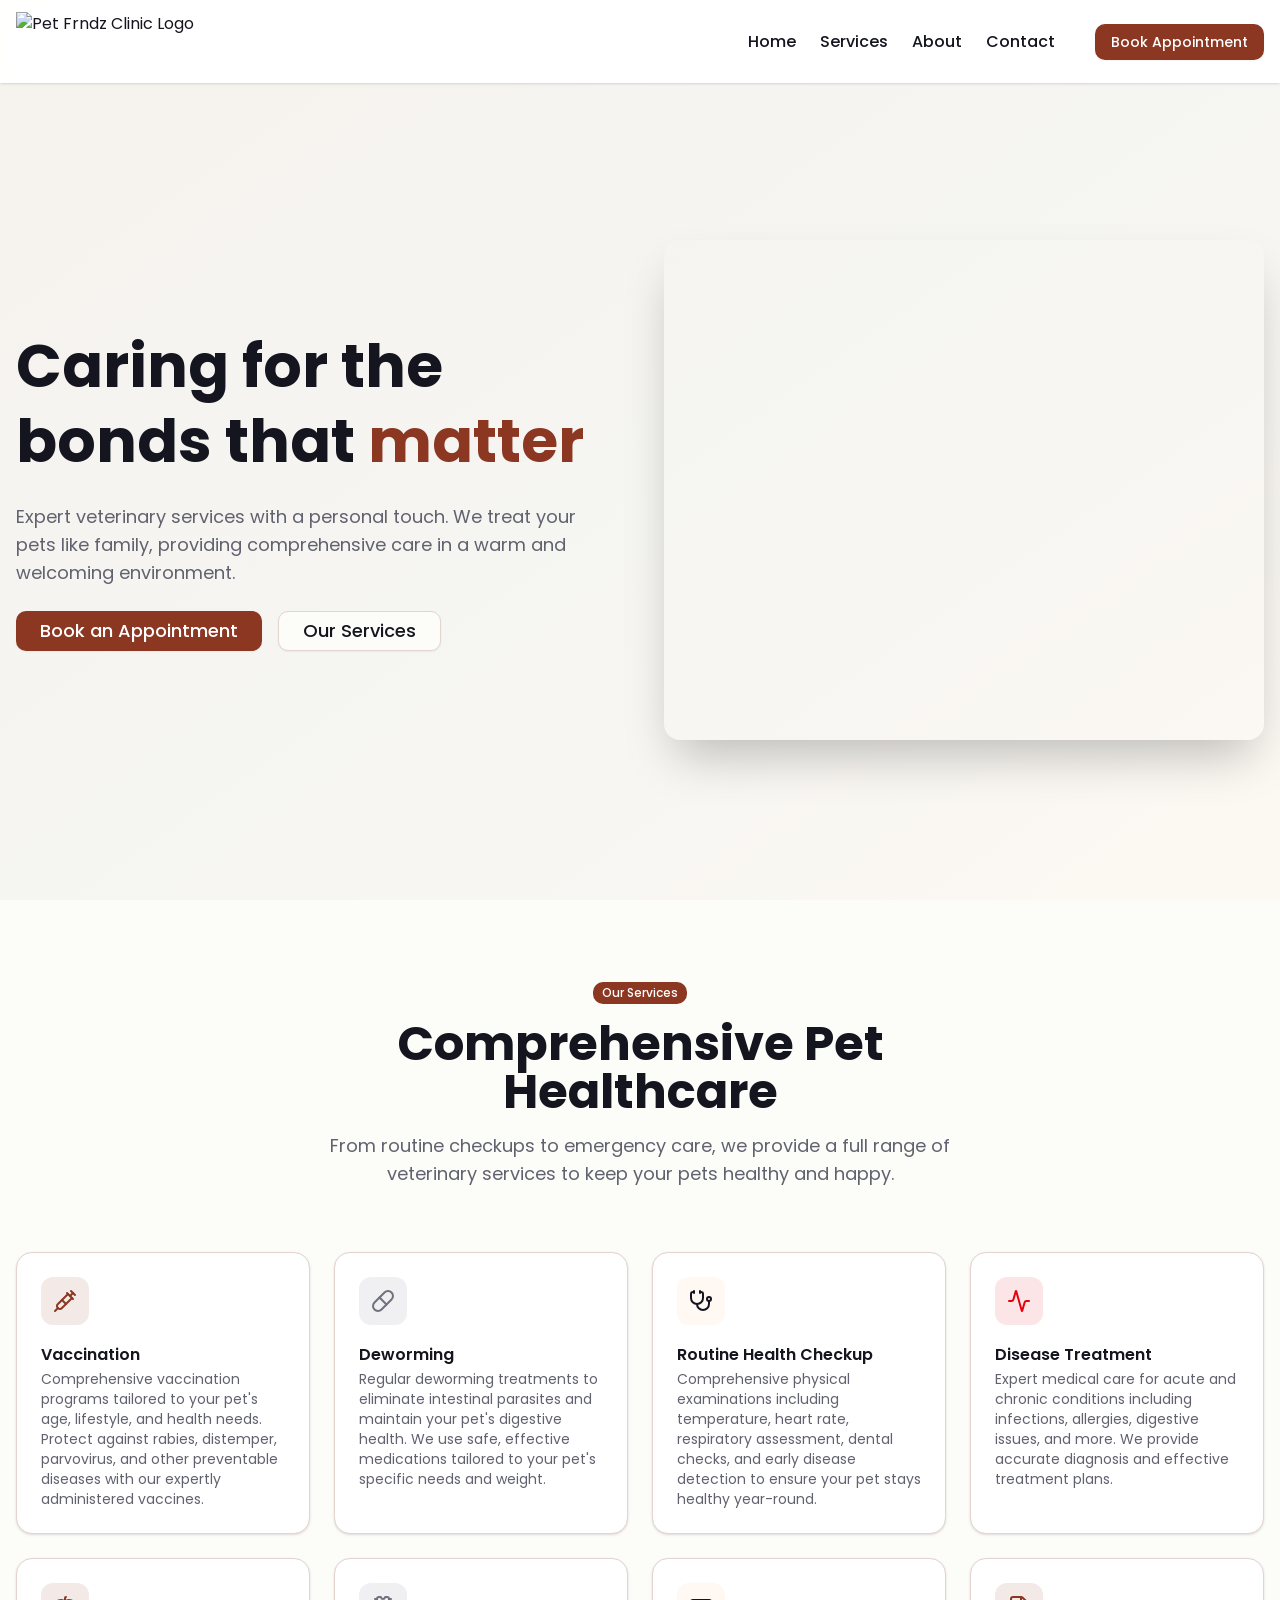
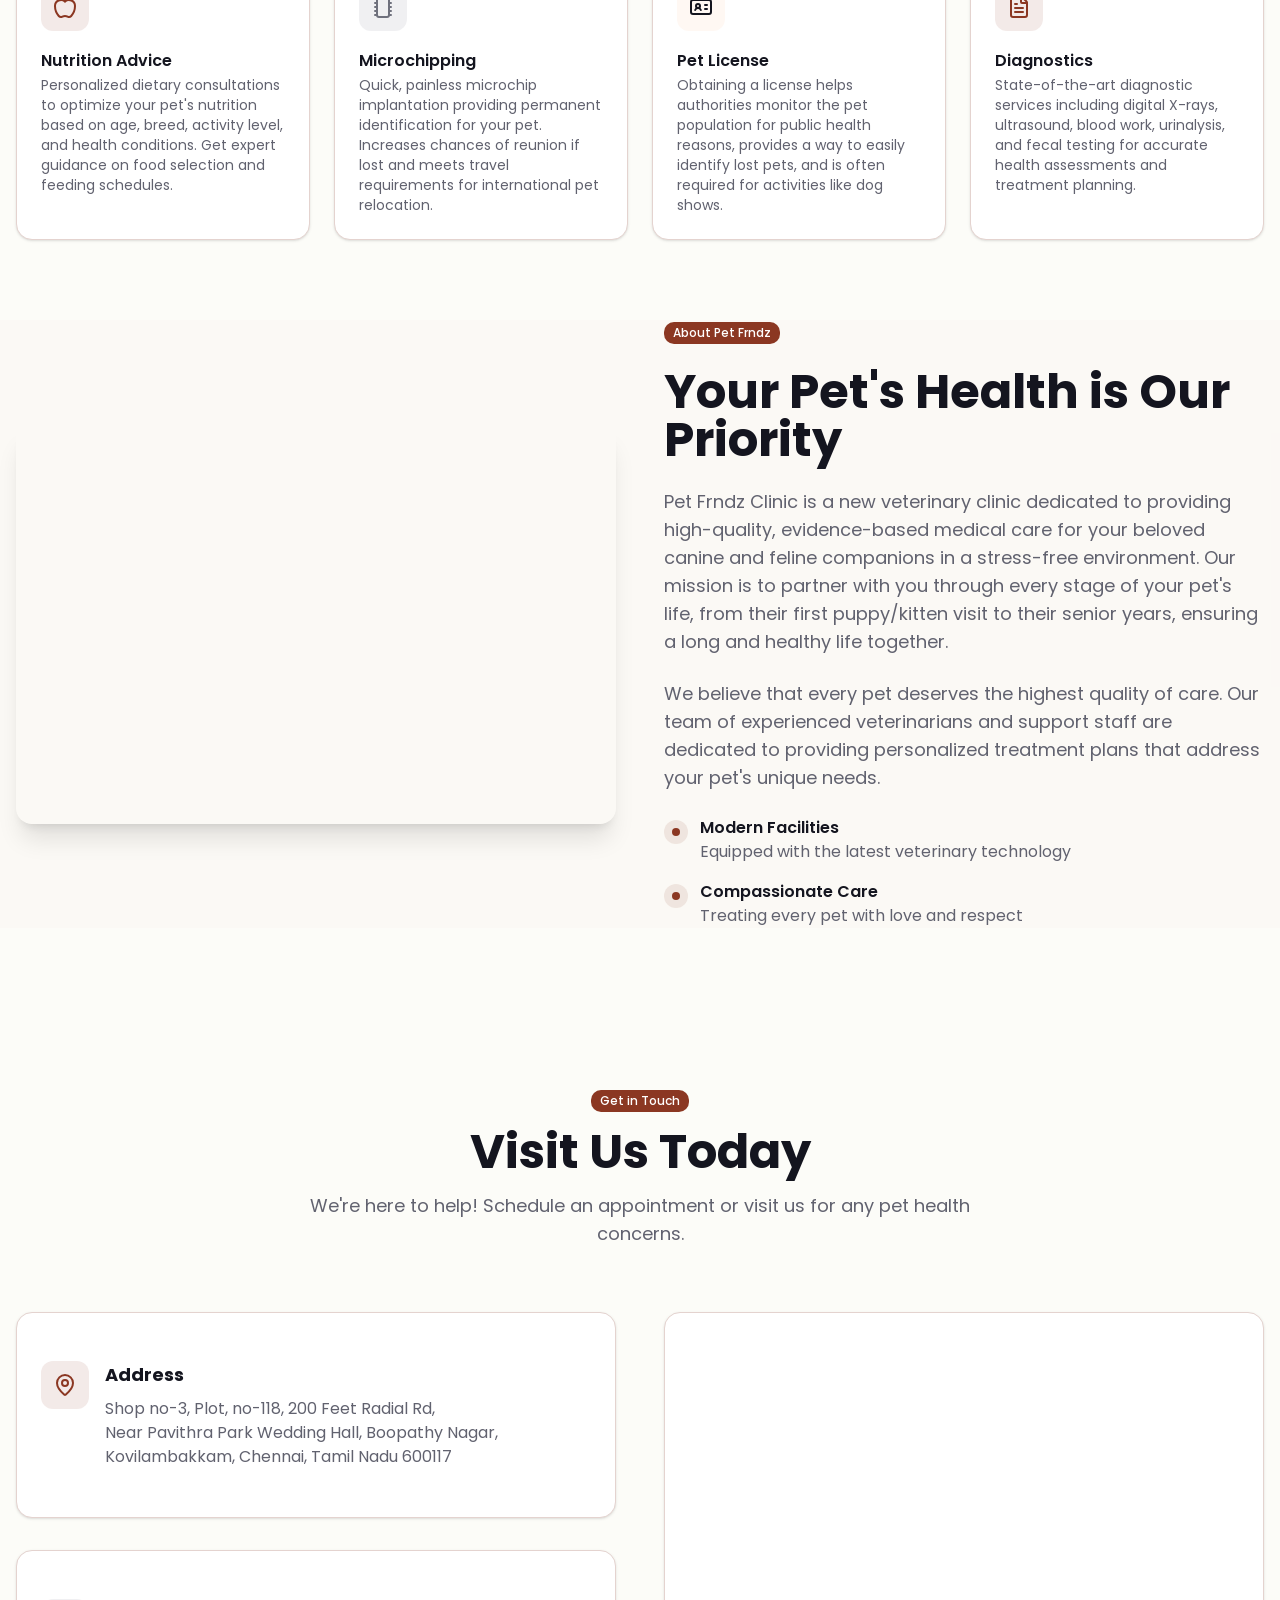
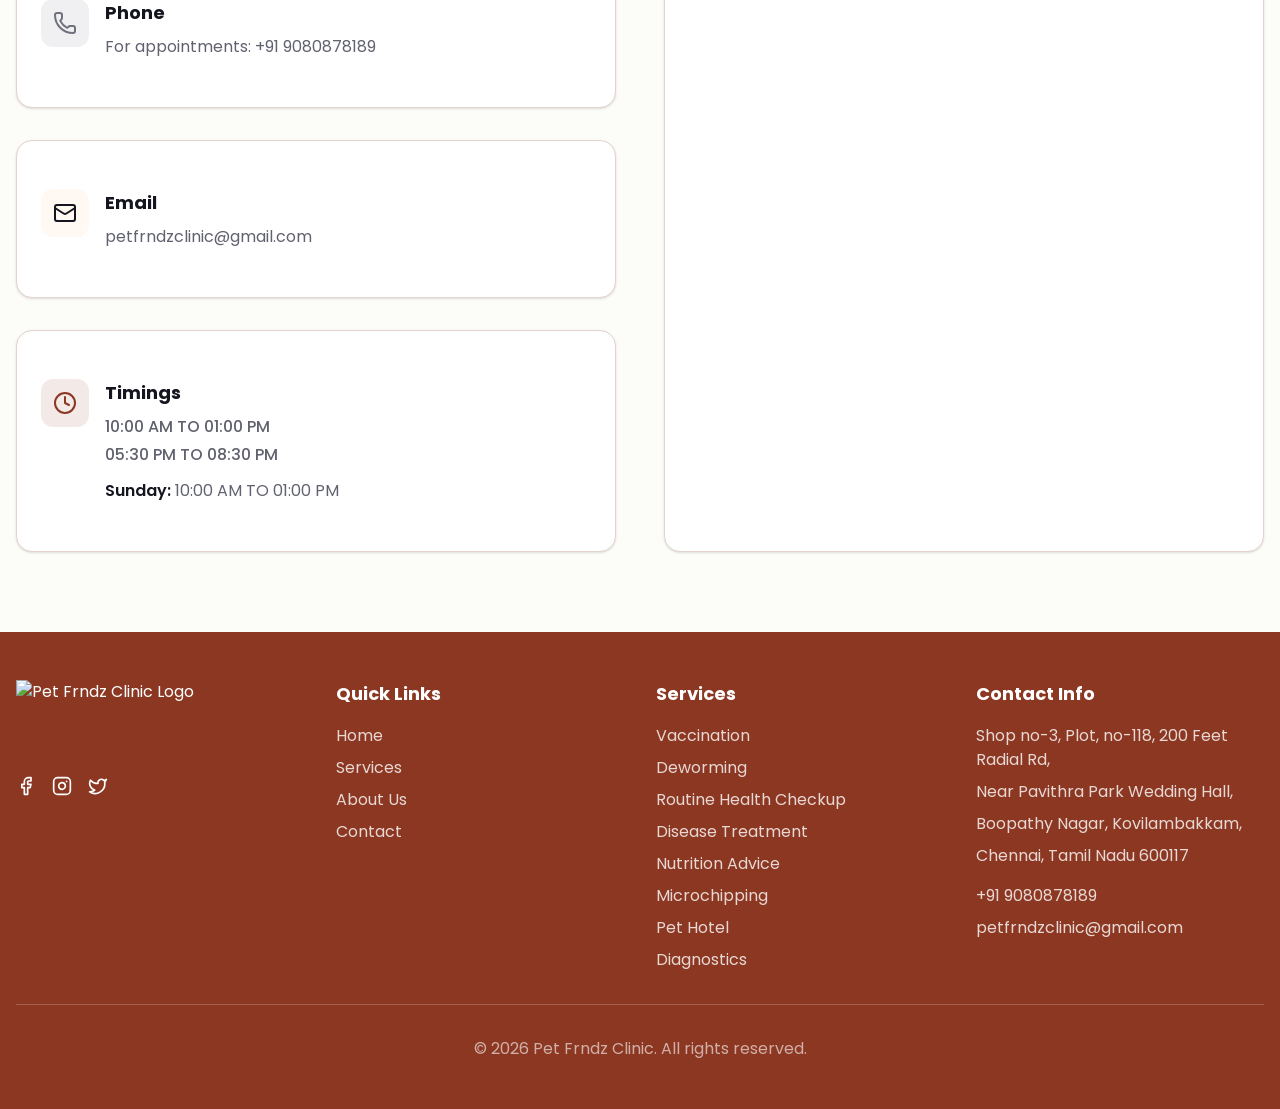
==== index.html @ f6ccb73e "Initial commit" ====
<!DOCTYPE html>
<html lang="en">

<head>
    <meta charSet="utf-8" />
    <meta name="viewport" content="width=device-width, initial-scale=1" />
    <link rel="preload" as="image"
        imageSrcSet="/_next/image?url=%2Fimages%2Flogo.png&amp;w=256&amp;q=75 1x, /_next/image?url=%2Fimages%2Flogo.png&amp;w=384&amp;q=75 2x" />
    <link rel="preload" as="image"
        imageSrcSet="/_next/image?url=%2Fimages%2Fdog_cat.png&amp;w=640&amp;q=75 640w, /_next/image?url=%2Fimages%2Fdog_cat.png&amp;w=750&amp;q=75 750w, /_next/image?url=%2Fimages%2Fdog_cat.png&amp;w=828&amp;q=75 828w, /_next/image?url=%2Fimages%2Fdog_cat.png&amp;w=1080&amp;q=75 1080w, /_next/image?url=%2Fimages%2Fdog_cat.png&amp;w=1200&amp;q=75 1200w, /_next/image?url=%2Fimages%2Fdog_cat.png&amp;w=1920&amp;q=75 1920w, /_next/image?url=%2Fimages%2Fdog_cat.png&amp;w=2048&amp;q=75 2048w, /_next/image?url=%2Fimages%2Fdog_cat.png&amp;w=3840&amp;q=75 3840w"
        imageSizes="100vw" />
    <link rel="stylesheet" href="/_next/static/css/5b2ded8dc5c04ad4.css" data-precedence="next" />
    <link rel="preload" as="script" fetchPriority="low" href="/_next/static/chunks/webpack-7f168d1886c817f0.js" />
    <script src="/_next/static/chunks/4bd1b696-c8bb8eec4230a1ea.js" async=""></script>
    <script src="/_next/static/chunks/684-11b5b009672b8cb7.js" async=""></script>
    <script src="/_next/static/chunks/main-app-a025dbcbf558d4ef.js" async=""></script>
    <script src="/_next/static/chunks/app/layout-bc9f93b6cb8305da.js" async=""></script>
    <script src="/_next/static/chunks/629-2649c1063cf7f136.js" async=""></script>
    <script src="/_next/static/chunks/app/page-e81e04ac781c90c7.js" async=""></script>
    <script src="/_next/static/chunks/app/global-error-a300275f2c13f5e8.js" async=""></script>
    <link rel="preload"
        href="https://slelguoygbfzlpylpxfs.supabase.co/storage/v1/object/public/scripts//route-messenger.js"
        as="script" />
    <title>Pet Frndz Clinic</title>
    <meta name="description"
        content="Professional veterinary services for your beloved pets. Expert care, modern facilities, and a compassionate team dedicated to your pet&#x27;s health and wellbeing." />
    <link rel="icon" href="/favicon.ico" type="image/x-icon" sizes="658x306" />
    <script>document.querySelectorAll('body link[rel="icon"], body link[rel="apple-touch-icon"]').forEach(el => document.head.appendChild(el))</script>
    <script src="/_next/static/chunks/polyfills-42372ed130431b0a.js" noModule=""></script>
</head>

<body class="antialiased">
    <div hidden=""><!--$--><!--/$--></div>
    <div class="min-h-screen">
        <nav class="fixed top-0 left-0 right-0 bg-white/95 backdrop-blur-sm shadow-sm z-50">
            <div class="container mx-auto px-4 py-3">
                <div class="flex items-center justify-between">
                    <div class="flex items-center gap-3"><img alt="Pet Frndz Clinic Logo" width="180" height="60"
                            decoding="async" data-nimg="1" class="w-auto" style="color:transparent"
                            srcSet="/_next/image?url=%2Fimages%2Flogo.png&amp;w=256&amp;q=75 1x, /_next/image?url=%2Fimages%2Flogo.png&amp;w=384&amp;q=75 2x"
                            src="/_next/image?url=%2Fimages%2Flogo.png&amp;w=384&amp;q=75" /></div>
                    <div class="hidden md:flex items-center gap-6"><button
                            class="text-foreground hover:text-primary transition-colors font-medium">Home</button><button
                            class="text-foreground hover:text-primary transition-colors font-medium">Services</button><button
                            class="text-foreground hover:text-primary transition-colors font-medium">About</button><button
                            class="text-foreground hover:text-primary transition-colors font-medium">Contact</button><button
                            data-slot="button"
                            class="inline-flex items-center justify-center gap-2 whitespace-nowrap rounded-md text-sm font-medium transition-all disabled:pointer-events-none disabled:opacity-50 [&amp;_svg]:pointer-events-none [&amp;_svg:not([class*=&#x27;size-&#x27;])]:size-4 shrink-0 [&amp;_svg]:shrink-0 outline-none focus-visible:border-ring focus-visible:ring-ring/50 focus-visible:ring-[3px] aria-invalid:ring-destructive/20 dark:aria-invalid:ring-destructive/40 aria-invalid:border-destructive bg-primary text-primary-foreground shadow-xs hover:bg-primary/90 h-9 px-4 py-2 has-[&gt;svg]:px-3 ml-4">Book
                            Appointment</button></div><button class="md:hidden"><svg xmlns="http://www.w3.org/2000/svg"
                            width="24" height="24" viewBox="0 0 24 24" fill="none" stroke="currentColor"
                            stroke-width="2" stroke-linecap="round" stroke-linejoin="round"
                            class="lucide lucide-menu h-6 w-6" aria-hidden="true">
                            <path d="M4 5h16"></path>
                            <path d="M4 12h16"></path>
                            <path d="M4 19h16"></path>
                        </svg></button>
                </div>
            </div>
        </nav>
        <section id="home"
            class="pt-20 min-h-screen flex items-center bg-gradient-to-br from-primary/5 via-secondary/5 to-accent/10">
            <div class="container mx-auto px-4 py-20">
                <div class="grid md:grid-cols-2 gap-12 items-center">
                    <div class="space-y-6">
                        <h1 class="text-5xl md:text-6xl font-bold leading-tight">Caring for the bonds that<!-- --> <span
                                class="text-primary">matter</span></h1>
                        <p class="text-lg text-muted-foreground">Expert veterinary services with a personal touch. We
                            treat your pets like family, providing comprehensive care in a warm and welcoming
                            environment.</p>
                        <div class="flex flex-col sm:flex-row gap-4"><button data-slot="button"
                                class="inline-flex items-center justify-center gap-2 whitespace-nowrap font-medium transition-all disabled:pointer-events-none disabled:opacity-50 [&amp;_svg]:pointer-events-none [&amp;_svg:not([class*=&#x27;size-&#x27;])]:size-4 shrink-0 [&amp;_svg]:shrink-0 outline-none focus-visible:border-ring focus-visible:ring-ring/50 focus-visible:ring-[3px] aria-invalid:ring-destructive/20 dark:aria-invalid:ring-destructive/40 aria-invalid:border-destructive bg-primary text-primary-foreground shadow-xs hover:bg-primary/90 h-10 rounded-md px-6 has-[&gt;svg]:px-4 text-lg">Book
                                an Appointment</button><button data-slot="button"
                                class="inline-flex items-center justify-center gap-2 whitespace-nowrap font-medium transition-all disabled:pointer-events-none disabled:opacity-50 [&amp;_svg]:pointer-events-none [&amp;_svg:not([class*=&#x27;size-&#x27;])]:size-4 shrink-0 [&amp;_svg]:shrink-0 outline-none focus-visible:border-ring focus-visible:ring-ring/50 focus-visible:ring-[3px] aria-invalid:ring-destructive/20 dark:aria-invalid:ring-destructive/40 aria-invalid:border-destructive border bg-background shadow-xs hover:bg-accent hover:text-accent-foreground dark:bg-input/30 dark:border-input dark:hover:bg-input/50 h-10 rounded-md px-6 has-[&gt;svg]:px-4 text-lg">Our
                                Services</button></div>
                    </div>
                    <div class="relative h-[500px] rounded-2xl overflow-hidden shadow-2xl"><img
                            alt="Happy dog at veterinary clinic" decoding="async" data-nimg="fill" class="object-cover"
                            style="position:absolute;height:100%;width:100%;left:0;top:0;right:0;bottom:0;color:transparent"
                            sizes="100vw"
                            srcSet="/_next/image?url=%2Fimages%2Fdog_cat.png&amp;w=640&amp;q=75 640w, /_next/image?url=%2Fimages%2Fdog_cat.png&amp;w=750&amp;q=75 750w, /_next/image?url=%2Fimages%2Fdog_cat.png&amp;w=828&amp;q=75 828w, /_next/image?url=%2Fimages%2Fdog_cat.png&amp;w=1080&amp;q=75 1080w, /_next/image?url=%2Fimages%2Fdog_cat.png&amp;w=1200&amp;q=75 1200w, /_next/image?url=%2Fimages%2Fdog_cat.png&amp;w=1920&amp;q=75 1920w, /_next/image?url=%2Fimages%2Fdog_cat.png&amp;w=2048&amp;q=75 2048w, /_next/image?url=%2Fimages%2Fdog_cat.png&amp;w=3840&amp;q=75 3840w"
                            src="/_next/image?url=%2Fimages%2Fdog_cat.png&amp;w=3840&amp;q=75" /></div>
                </div>
            </div>
        </section>
        <section id="services" class="py-20 bg-background">
            <div class="container mx-auto px-4">
                <div class="text-center max-w-2xl mx-auto mb-16"><span data-slot="badge"
                        class="inline-flex items-center justify-center rounded-md border px-2 py-0.5 text-xs font-medium w-fit whitespace-nowrap shrink-0 [&amp;&gt;svg]:size-3 gap-1 [&amp;&gt;svg]:pointer-events-none focus-visible:border-ring focus-visible:ring-ring/50 focus-visible:ring-[3px] aria-invalid:ring-destructive/20 dark:aria-invalid:ring-destructive/40 aria-invalid:border-destructive transition-[color,box-shadow] overflow-hidden border-transparent bg-primary text-primary-foreground [a&amp;]:hover:bg-primary/90 mb-4">Our
                        Services</span>
                    <h2 class="text-4xl md:text-5xl font-bold mb-4">Comprehensive Pet Healthcare</h2>
                    <p class="text-lg text-muted-foreground">From routine checkups to emergency care, we provide a full
                        range of veterinary services to keep your pets healthy and happy.</p>
                </div>
                <div class="grid md:grid-cols-2 lg:grid-cols-4 gap-6">
                    <div data-slot="card"
                        class="bg-card text-card-foreground flex flex-col gap-6 rounded-xl border py-6 shadow-sm hover:shadow-lg transition-shadow">
                        <div data-slot="card-header"
                            class="@container/card-header grid auto-rows-min grid-rows-[auto_auto] items-start gap-1.5 px-6 has-data-[slot=card-action]:grid-cols-[1fr_auto] [.border-b]:pb-6">
                            <div class="w-12 h-12 rounded-lg bg-primary/10 flex items-center justify-center mb-4"><svg
                                    xmlns="http://www.w3.org/2000/svg" width="24" height="24" viewBox="0 0 24 24"
                                    fill="none" stroke="currentColor" stroke-width="2" stroke-linecap="round"
                                    stroke-linejoin="round" class="lucide lucide-syringe h-6 w-6 text-primary"
                                    aria-hidden="true">
                                    <path d="m18 2 4 4"></path>
                                    <path d="m17 7 3-3"></path>
                                    <path d="M19 9 8.7 19.3c-1 1-2.5 1-3.4 0l-.6-.6c-1-1-1-2.5 0-3.4L15 5"></path>
                                    <path d="m9 11 4 4"></path>
                                    <path d="m5 19-3 3"></path>
                                    <path d="m14 4 6 6"></path>
                                </svg></div>
                            <div data-slot="card-title" class="leading-none font-semibold">Vaccination</div>
                            <div data-slot="card-description" class="text-muted-foreground text-sm">Comprehensive
                                vaccination programs tailored to your pet&#x27;s age, lifestyle, and health needs.
                                Protect against rabies, distemper, parvovirus, and other preventable diseases with our
                                expertly administered vaccines.</div>
                        </div>
                    </div>
                    <div data-slot="card"
                        class="bg-card text-card-foreground flex flex-col gap-6 rounded-xl border py-6 shadow-sm hover:shadow-lg transition-shadow">
                        <div data-slot="card-header"
                            class="@container/card-header grid auto-rows-min grid-rows-[auto_auto] items-start gap-1.5 px-6 has-data-[slot=card-action]:grid-cols-[1fr_auto] [.border-b]:pb-6">
                            <div class="w-12 h-12 rounded-lg bg-secondary/10 flex items-center justify-center mb-4"><svg
                                    xmlns="http://www.w3.org/2000/svg" width="24" height="24" viewBox="0 0 24 24"
                                    fill="none" stroke="currentColor" stroke-width="2" stroke-linecap="round"
                                    stroke-linejoin="round" class="lucide lucide-pill h-6 w-6 text-secondary"
                                    aria-hidden="true">
                                    <path d="m10.5 20.5 10-10a4.95 4.95 0 1 0-7-7l-10 10a4.95 4.95 0 1 0 7 7Z"></path>
                                    <path d="m8.5 8.5 7 7"></path>
                                </svg></div>
                            <div data-slot="card-title" class="leading-none font-semibold">Deworming</div>
                            <div data-slot="card-description" class="text-muted-foreground text-sm">Regular deworming
                                treatments to eliminate intestinal parasites and maintain your pet&#x27;s digestive
                                health. We use safe, effective medications tailored to your pet&#x27;s specific needs
                                and weight.</div>
                        </div>
                    </div>
                    <div data-slot="card"
                        class="bg-card text-card-foreground flex flex-col gap-6 rounded-xl border py-6 shadow-sm hover:shadow-lg transition-shadow">
                        <div data-slot="card-header"
                            class="@container/card-header grid auto-rows-min grid-rows-[auto_auto] items-start gap-1.5 px-6 has-data-[slot=card-action]:grid-cols-[1fr_auto] [.border-b]:pb-6">
                            <div class="w-12 h-12 rounded-lg bg-accent/20 flex items-center justify-center mb-4"><svg
                                    xmlns="http://www.w3.org/2000/svg" width="24" height="24" viewBox="0 0 24 24"
                                    fill="none" stroke="currentColor" stroke-width="2" stroke-linecap="round"
                                    stroke-linejoin="round"
                                    class="lucide lucide-stethoscope h-6 w-6 text-accent-foreground" aria-hidden="true">
                                    <path d="M11 2v2"></path>
                                    <path d="M5 2v2"></path>
                                    <path d="M5 3H4a2 2 0 0 0-2 2v4a6 6 0 0 0 12 0V5a2 2 0 0 0-2-2h-1"></path>
                                    <path d="M8 15a6 6 0 0 0 12 0v-3"></path>
                                    <circle cx="20" cy="10" r="2"></circle>
                                </svg></div>
                            <div data-slot="card-title" class="leading-none font-semibold">Routine Health Checkup</div>
                            <div data-slot="card-description" class="text-muted-foreground text-sm">Comprehensive
                                physical examinations including temperature, heart rate, respiratory assessment, dental
                                checks, and early disease detection to ensure your pet stays healthy year-round.</div>
                        </div>
                    </div>
                    <div data-slot="card"
                        class="bg-card text-card-foreground flex flex-col gap-6 rounded-xl border py-6 shadow-sm hover:shadow-lg transition-shadow">
                        <div data-slot="card-header"
                            class="@container/card-header grid auto-rows-min grid-rows-[auto_auto] items-start gap-1.5 px-6 has-data-[slot=card-action]:grid-cols-[1fr_auto] [.border-b]:pb-6">
                            <div class="w-12 h-12 rounded-lg bg-destructive/10 flex items-center justify-center mb-4">
                                <svg xmlns="http://www.w3.org/2000/svg" width="24" height="24" viewBox="0 0 24 24"
                                    fill="none" stroke="currentColor" stroke-width="2" stroke-linecap="round"
                                    stroke-linejoin="round" class="lucide lucide-activity h-6 w-6 text-destructive"
                                    aria-hidden="true">
                                    <path
                                        d="M22 12h-2.48a2 2 0 0 0-1.93 1.46l-2.35 8.36a.25.25 0 0 1-.48 0L9.24 2.18a.25.25 0 0 0-.48 0l-2.35 8.36A2 2 0 0 1 4.49 12H2">
                                    </path>
                                </svg></div>
                            <div data-slot="card-title" class="leading-none font-semibold">Disease Treatment</div>
                            <div data-slot="card-description" class="text-muted-foreground text-sm">Expert medical care
                                for acute and chronic conditions including infections, allergies, digestive issues, and
                                more. We provide accurate diagnosis and effective treatment plans.</div>
                        </div>
                    </div>
                </div>
                <div class="grid md:grid-cols-2 lg:grid-cols-4 gap-6 mt-6">
                    <div data-slot="card"
                        class="bg-card text-card-foreground flex flex-col gap-6 rounded-xl border py-6 shadow-sm hover:shadow-lg transition-shadow">
                        <div data-slot="card-header"
                            class="@container/card-header grid auto-rows-min grid-rows-[auto_auto] items-start gap-1.5 px-6 has-data-[slot=card-action]:grid-cols-[1fr_auto] [.border-b]:pb-6">
                            <div class="w-12 h-12 rounded-lg bg-primary/10 flex items-center justify-center mb-4"><svg
                                    xmlns="http://www.w3.org/2000/svg" width="24" height="24" viewBox="0 0 24 24"
                                    fill="none" stroke="currentColor" stroke-width="2" stroke-linecap="round"
                                    stroke-linejoin="round" class="lucide lucide-apple h-6 w-6 text-primary"
                                    aria-hidden="true">
                                    <path d="M12 6.528V3a1 1 0 0 1 1-1h0"></path>
                                    <path
                                        d="M18.237 21A15 15 0 0 0 22 11a6 6 0 0 0-10-4.472A6 6 0 0 0 2 11a15.1 15.1 0 0 0 3.763 10 3 3 0 0 0 3.648.648 5.5 5.5 0 0 1 5.178 0A3 3 0 0 0 18.237 21">
                                    </path>
                                </svg></div>
                            <div data-slot="card-title" class="leading-none font-semibold">Nutrition Advice</div>
                            <div data-slot="card-description" class="text-muted-foreground text-sm">Personalized dietary
                                consultations to optimize your pet&#x27;s nutrition based on age, breed, activity level,
                                and health conditions. Get expert guidance on food selection and feeding schedules.
                            </div>
                        </div>
                    </div>
                    <div data-slot="card"
                        class="bg-card text-card-foreground flex flex-col gap-6 rounded-xl border py-6 shadow-sm hover:shadow-lg transition-shadow">
                        <div data-slot="card-header"
                            class="@container/card-header grid auto-rows-min grid-rows-[auto_auto] items-start gap-1.5 px-6 has-data-[slot=card-action]:grid-cols-[1fr_auto] [.border-b]:pb-6">
                            <div class="w-12 h-12 rounded-lg bg-secondary/10 flex items-center justify-center mb-4"><svg
                                    xmlns="http://www.w3.org/2000/svg" width="24" height="24" viewBox="0 0 24 24"
                                    fill="none" stroke="currentColor" stroke-width="2" stroke-linecap="round"
                                    stroke-linejoin="round" class="lucide lucide-microchip h-6 w-6 text-secondary"
                                    aria-hidden="true">
                                    <path d="M18 12h2"></path>
                                    <path d="M18 16h2"></path>
                                    <path d="M18 20h2"></path>
                                    <path d="M18 4h2"></path>
                                    <path d="M18 8h2"></path>
                                    <path d="M4 12h2"></path>
                                    <path d="M4 16h2"></path>
                                    <path d="M4 20h2"></path>
                                    <path d="M4 4h2"></path>
                                    <path d="M4 8h2"></path>
                                    <path
                                        d="M8 2a2 2 0 0 0-2 2v16a2 2 0 0 0 2 2h8a2 2 0 0 0 2-2V4a2 2 0 0 0-2-2h-1.5c-.276 0-.494.227-.562.495a2 2 0 0 1-3.876 0C9.994 2.227 9.776 2 9.5 2z">
                                    </path>
                                </svg></div>
                            <div data-slot="card-title" class="leading-none font-semibold">Microchipping</div>
                            <div data-slot="card-description" class="text-muted-foreground text-sm">Quick, painless
                                microchip implantation providing permanent identification for your pet. Increases
                                chances of reunion if lost and meets travel requirements for international pet
                                relocation.</div>
                        </div>
                    </div>
                    <div data-slot="card"
                        class="bg-card text-card-foreground flex flex-col gap-6 rounded-xl border py-6 shadow-sm hover:shadow-lg transition-shadow">
                        <div data-slot="card-header"
                            class="@container/card-header grid auto-rows-min grid-rows-[auto_auto] items-start gap-1.5 px-6 has-data-[slot=card-action]:grid-cols-[1fr_auto] [.border-b]:pb-6">
                            <div class="w-12 h-12 rounded-lg bg-accent/20 flex items-center justify-center mb-4"><svg
                                    xmlns="http://www.w3.org/2000/svg" width="24" height="24" viewBox="0 0 24 24"
                                    fill="none" stroke="currentColor" stroke-width="2" stroke-linecap="round"
                                    stroke-linejoin="round" class="lucide lucide-id-card h-6 w-6 text-accent-foreground"
                                    aria-hidden="true">
                                    <path d="M16 10h2"></path>
                                    <path d="M16 14h2"></path>
                                    <path d="M6.17 15a3 3 0 0 1 5.66 0"></path>
                                    <circle cx="9" cy="11" r="2"></circle>
                                    <rect x="2" y="5" width="20" height="14" rx="2"></rect>
                                </svg></div>
                            <div data-slot="card-title" class="leading-none font-semibold">Pet License</div>
                            <div data-slot="card-description" class="text-muted-foreground text-sm">Obtaining a license
                                helps authorities monitor the pet population for public health reasons, provides a way
                                to easily identify lost pets, and is often required for activities like dog shows.</div>
                        </div>
                    </div>
                    <div data-slot="card"
                        class="bg-card text-card-foreground flex flex-col gap-6 rounded-xl border py-6 shadow-sm hover:shadow-lg transition-shadow">
                        <div data-slot="card-header"
                            class="@container/card-header grid auto-rows-min grid-rows-[auto_auto] items-start gap-1.5 px-6 has-data-[slot=card-action]:grid-cols-[1fr_auto] [.border-b]:pb-6">
                            <div class="w-12 h-12 rounded-lg bg-primary/10 flex items-center justify-center mb-4"><svg
                                    xmlns="http://www.w3.org/2000/svg" width="24" height="24" viewBox="0 0 24 24"
                                    fill="none" stroke="currentColor" stroke-width="2" stroke-linecap="round"
                                    stroke-linejoin="round" class="lucide lucide-file-text h-6 w-6 text-primary"
                                    aria-hidden="true">
                                    <path
                                        d="M6 22a2 2 0 0 1-2-2V4a2 2 0 0 1 2-2h8a2.4 2.4 0 0 1 1.704.706l3.588 3.588A2.4 2.4 0 0 1 20 8v12a2 2 0 0 1-2 2z">
                                    </path>
                                    <path d="M14 2v5a1 1 0 0 0 1 1h5"></path>
                                    <path d="M10 9H8"></path>
                                    <path d="M16 13H8"></path>
                                    <path d="M16 17H8"></path>
                                </svg></div>
                            <div data-slot="card-title" class="leading-none font-semibold">Diagnostics</div>
                            <div data-slot="card-description" class="text-muted-foreground text-sm">State-of-the-art
                                diagnostic services including digital X-rays, ultrasound, blood work, urinalysis, and
                                fecal testing for accurate health assessments and treatment planning.</div>
                        </div>
                    </div>
                </div>
            </div>
        </section>
        <section id="about" class="bg-muted/30">
            <div class="container mx-auto px-4">
                <div class="grid md:grid-cols-2 gap-12 items-center mb-20">
                    <div class="relative h-[400px] rounded-2xl overflow-hidden shadow-xl"><img
                            alt="Modern veterinary clinic interior" loading="lazy" decoding="async" data-nimg="fill"
                            class="object-cover"
                            style="position:absolute;height:100%;width:100%;left:0;top:0;right:0;bottom:0;color:transparent"
                            sizes="100vw"
                            srcSet="/_next/image?url=%2Fimages%2Fbanner.jpg&amp;w=640&amp;q=75 640w, /_next/image?url=%2Fimages%2Fbanner.jpg&amp;w=750&amp;q=75 750w, /_next/image?url=%2Fimages%2Fbanner.jpg&amp;w=828&amp;q=75 828w, /_next/image?url=%2Fimages%2Fbanner.jpg&amp;w=1080&amp;q=75 1080w, /_next/image?url=%2Fimages%2Fbanner.jpg&amp;w=1200&amp;q=75 1200w, /_next/image?url=%2Fimages%2Fbanner.jpg&amp;w=1920&amp;q=75 1920w, /_next/image?url=%2Fimages%2Fbanner.jpg&amp;w=2048&amp;q=75 2048w, /_next/image?url=%2Fimages%2Fbanner.jpg&amp;w=3840&amp;q=75 3840w"
                            src="/_next/image?url=%2Fimages%2Fbanner.jpg&amp;w=3840&amp;q=75" /></div>
                    <div class="space-y-6"><span data-slot="badge"
                            class="inline-flex items-center justify-center rounded-md border px-2 py-0.5 text-xs font-medium w-fit whitespace-nowrap shrink-0 [&amp;&gt;svg]:size-3 gap-1 [&amp;&gt;svg]:pointer-events-none focus-visible:border-ring focus-visible:ring-ring/50 focus-visible:ring-[3px] aria-invalid:ring-destructive/20 dark:aria-invalid:ring-destructive/40 aria-invalid:border-destructive transition-[color,box-shadow] overflow-hidden border-transparent bg-primary text-primary-foreground [a&amp;]:hover:bg-primary/90">About
                            Pet Frndz</span>
                        <h2 class="text-4xl md:text-5xl font-bold">Your Pet&#x27;s Health is Our Priority</h2>
                        <p class="text-lg text-muted-foreground">Pet Frndz Clinic is a new veterinary clinic dedicated
                            to providing high-quality, evidence-based medical care for your beloved canine and feline
                            companions in a stress-free environment. Our mission is to partner with you through every
                            stage of your pet&#x27;s life, from their first puppy/kitten visit to their senior years,
                            ensuring a long and healthy life together.</p>
                        <p class="text-lg text-muted-foreground">We believe that every pet deserves the highest quality
                            of care. Our team of experienced veterinarians and support staff are dedicated to providing
                            personalized treatment plans that address your pet&#x27;s unique needs.</p>
                        <div class="space-y-4">
                            <div class="flex items-start gap-3">
                                <div
                                    class="w-6 h-6 rounded-full bg-primary/10 flex items-center justify-center flex-shrink-0 mt-1">
                                    <div class="w-2 h-2 rounded-full bg-primary"></div>
                                </div>
                                <div>
                                    <div class="font-semibold">Modern Facilities</div>
                                    <div class="text-muted-foreground">Equipped with the latest veterinary technology
                                    </div>
                                </div>
                            </div>
                            <div class="flex items-start gap-3">
                                <div
                                    class="w-6 h-6 rounded-full bg-primary/10 flex items-center justify-center flex-shrink-0 mt-1">
                                    <div class="w-2 h-2 rounded-full bg-primary"></div>
                                </div>
                                <div>
                                    <div class="font-semibold">Compassionate Care</div>
                                    <div class="text-muted-foreground">Treating every pet with love and respect</div>
                                </div>
                            </div>
                        </div>
                    </div>
                </div>
            </div>
        </section>
        <section id="contact" class="py-20 bg-background">
            <div class="container mx-auto px-4">
                <div class="text-center max-w-2xl mx-auto mb-16"><span data-slot="badge"
                        class="inline-flex items-center justify-center rounded-md border px-2 py-0.5 text-xs font-medium w-fit whitespace-nowrap shrink-0 [&amp;&gt;svg]:size-3 gap-1 [&amp;&gt;svg]:pointer-events-none focus-visible:border-ring focus-visible:ring-ring/50 focus-visible:ring-[3px] aria-invalid:ring-destructive/20 dark:aria-invalid:ring-destructive/40 aria-invalid:border-destructive transition-[color,box-shadow] overflow-hidden border-transparent bg-primary text-primary-foreground [a&amp;]:hover:bg-primary/90 mb-4">Get
                        in Touch</span>
                    <h2 class="text-4xl md:text-5xl font-bold mb-4">Visit Us Today</h2>
                    <p class="text-lg text-muted-foreground">We&#x27;re here to help! Schedule an appointment or visit
                        us for any pet health concerns.</p>
                </div>
                <div class="grid md:grid-cols-2 gap-12">
                    <div class="space-y-8">
                        <div data-slot="card"
                            class="bg-card text-card-foreground flex flex-col gap-6 rounded-xl border py-6 shadow-sm">
                            <div data-slot="card-content" class="p-6">
                                <div class="flex items-start gap-4">
                                    <div
                                        class="w-12 h-12 rounded-lg bg-primary/10 flex items-center justify-center flex-shrink-0">
                                        <svg xmlns="http://www.w3.org/2000/svg" width="24" height="24"
                                            viewBox="0 0 24 24" fill="none" stroke="currentColor" stroke-width="2"
                                            stroke-linecap="round" stroke-linejoin="round"
                                            class="lucide lucide-map-pin h-6 w-6 text-primary" aria-hidden="true">
                                            <path
                                                d="M20 10c0 4.993-5.539 10.193-7.399 11.799a1 1 0 0 1-1.202 0C9.539 20.193 4 14.993 4 10a8 8 0 0 1 16 0">
                                            </path>
                                            <circle cx="12" cy="10" r="3"></circle>
                                        </svg></div>
                                    <div>
                                        <h3 class="font-bold text-lg mb-2">Address</h3>
                                        <p class="text-muted-foreground">Shop no-3, Plot, no-118, 200 Feet Radial
                                            Rd,<br />Near Pavithra Park Wedding Hall, Boopathy
                                            Nagar,<br />Kovilambakkam, Chennai, Tamil Nadu 600117</p>
                                    </div>
                                </div>
                            </div>
                        </div>
                        <div data-slot="card"
                            class="bg-card text-card-foreground flex flex-col gap-6 rounded-xl border py-6 shadow-sm">
                            <div data-slot="card-content" class="p-6">
                                <div class="flex items-start gap-4">
                                    <div
                                        class="w-12 h-12 rounded-lg bg-secondary/10 flex items-center justify-center flex-shrink-0">
                                        <svg xmlns="http://www.w3.org/2000/svg" width="24" height="24"
                                            viewBox="0 0 24 24" fill="none" stroke="currentColor" stroke-width="2"
                                            stroke-linecap="round" stroke-linejoin="round"
                                            class="lucide lucide-phone h-6 w-6 text-secondary" aria-hidden="true">
                                            <path
                                                d="M13.832 16.568a1 1 0 0 0 1.213-.303l.355-.465A2 2 0 0 1 17 15h3a2 2 0 0 1 2 2v3a2 2 0 0 1-2 2A18 18 0 0 1 2 4a2 2 0 0 1 2-2h3a2 2 0 0 1 2 2v3a2 2 0 0 1-.8 1.6l-.468.351a1 1 0 0 0-.292 1.233 14 14 0 0 0 6.392 6.384">
                                            </path>
                                        </svg></div>
                                    <div>
                                        <h3 class="font-bold text-lg mb-2">Phone</h3>
                                        <p class="text-muted-foreground">For appointments: +91 9080878189</p>
                                    </div>
                                </div>
                            </div>
                        </div>
                        <div data-slot="card"
                            class="bg-card text-card-foreground flex flex-col gap-6 rounded-xl border py-6 shadow-sm">
                            <div data-slot="card-content" class="p-6">
                                <div class="flex items-start gap-4">
                                    <div
                                        class="w-12 h-12 rounded-lg bg-accent/20 flex items-center justify-center flex-shrink-0">
                                        <svg xmlns="http://www.w3.org/2000/svg" width="24" height="24"
                                            viewBox="0 0 24 24" fill="none" stroke="currentColor" stroke-width="2"
                                            stroke-linecap="round" stroke-linejoin="round"
                                            class="lucide lucide-mail h-6 w-6 text-accent-foreground"
                                            aria-hidden="true">
                                            <path d="m22 7-8.991 5.727a2 2 0 0 1-2.009 0L2 7"></path>
                                            <rect x="2" y="4" width="20" height="16" rx="2"></rect>
                                        </svg></div>
                                    <div>
                                        <h3 class="font-bold text-lg mb-2">Email</h3>
                                        <p class="text-muted-foreground">petfrndzclinic@gmail.com</p>
                                    </div>
                                </div>
                            </div>
                        </div>
                        <div data-slot="card"
                            class="bg-card text-card-foreground flex flex-col gap-6 rounded-xl border py-6 shadow-sm">
                            <div data-slot="card-content" class="p-6">
                                <div class="flex items-start gap-4">
                                    <div
                                        class="w-12 h-12 rounded-lg bg-primary/10 flex items-center justify-center flex-shrink-0">
                                        <svg xmlns="http://www.w3.org/2000/svg" width="24" height="24"
                                            viewBox="0 0 24 24" fill="none" stroke="currentColor" stroke-width="2"
                                            stroke-linecap="round" stroke-linejoin="round"
                                            class="lucide lucide-clock h-6 w-6 text-primary" aria-hidden="true">
                                            <path d="M12 6v6l4 2"></path>
                                            <circle cx="12" cy="12" r="10"></circle>
                                        </svg></div>
                                    <div>
                                        <h3 class="font-bold text-lg mb-2">Timings</h3>
                                        <div class="space-y-1 text-muted-foreground">
                                            <p class="font-medium">10:00 AM TO 01:00 PM</p>
                                            <p class="font-medium">05:30 PM TO 08:30 PM</p>
                                            <p class="mt-3"><span class="font-semibold text-foreground">Sunday:</span>
                                                10:00 AM TO 01:00 PM</p>
                                        </div>
                                    </div>
                                </div>
                            </div>
                        </div>
                    </div>
                    <div>
                        <div data-slot="card"
                            class="bg-card text-card-foreground flex flex-col gap-6 rounded-xl border py-6 shadow-sm h-full">
                            <div data-slot="card-content" class="p-0 h-full min-h-[600px]"><iframe
                                    src="https://www.google.com/maps/embed?pb=!1m14!1m8!1m3!1d3888.351440753854!2d80.185373!3d12.9493491!3m2!1i1024!2i768!4f13.1!3m3!1m2!1s0x3a525d2b0e2f77c7%3A0x7acef43b4fe3f77!2sPet%20Frndz%20Clinic!5e0!3m2!1sen!2sin!4v1762853255468!5m2!1sen!2sin"
                                    width="100%" height="100%" style="border:0;min-height:600px" allowFullScreen=""
                                    loading="lazy" referrerPolicy="no-referrer-when-downgrade"
                                    class="rounded-lg"></iframe></div>
                        </div>
                    </div>
                </div>
            </div>
        </section>
        <footer class="bg-primary text-primary-foreground py-12">
            <div class="container mx-auto px-4">
                <div class="grid md:grid-cols-4 gap-8 mb-8">
                    <div>
                        <div class="flex items-center gap-2 mb-4"><img alt="Pet Frndz Clinic Logo" loading="lazy"
                                width="150" height="50" decoding="async" data-nimg="1" class="h-20 w-auto"
                                style="color:transparent"
                                srcSet="/_next/image?url=%2Fimages%2Flogo.png&amp;w=256&amp;q=75 1x, /_next/image?url=%2Fimages%2Flogo.png&amp;w=384&amp;q=75 2x"
                                src="/_next/image?url=%2Fimages%2Flogo.png&amp;w=384&amp;q=75" /></div>
                        <div class="flex gap-4"><a href="#" class="hover:opacity-80 transition-opacity"><svg
                                    xmlns="http://www.w3.org/2000/svg" width="24" height="24" viewBox="0 0 24 24"
                                    fill="none" stroke="currentColor" stroke-width="2" stroke-linecap="round"
                                    stroke-linejoin="round" class="lucide lucide-facebook h-5 w-5" aria-hidden="true">
                                    <path d="M18 2h-3a5 5 0 0 0-5 5v3H7v4h3v8h4v-8h3l1-4h-4V7a1 1 0 0 1 1-1h3z"></path>
                                </svg></a><a href="#" class="hover:opacity-80 transition-opacity"><svg
                                    xmlns="http://www.w3.org/2000/svg" width="24" height="24" viewBox="0 0 24 24"
                                    fill="none" stroke="currentColor" stroke-width="2" stroke-linecap="round"
                                    stroke-linejoin="round" class="lucide lucide-instagram h-5 w-5" aria-hidden="true">
                                    <rect width="20" height="20" x="2" y="2" rx="5" ry="5"></rect>
                                    <path d="M16 11.37A4 4 0 1 1 12.63 8 4 4 0 0 1 16 11.37z"></path>
                                    <line x1="17.5" x2="17.51" y1="6.5" y2="6.5"></line>
                                </svg></a><a href="#" class="hover:opacity-80 transition-opacity"><svg
                                    xmlns="http://www.w3.org/2000/svg" width="24" height="24" viewBox="0 0 24 24"
                                    fill="none" stroke="currentColor" stroke-width="2" stroke-linecap="round"
                                    stroke-linejoin="round" class="lucide lucide-twitter h-5 w-5" aria-hidden="true">
                                    <path
                                        d="M22 4s-.7 2.1-2 3.4c1.6 10-9.4 17.3-18 11.6 2.2.1 4.4-.6 6-2C3 15.5.5 9.6 3 5c2.2 2.6 5.6 4.1 9 4-.9-4.2 4-6.6 7-3.8 1.1 0 3-1.2 3-1.2z">
                                    </path>
                                </svg></a></div>
                    </div>
                    <div>
                        <h4 class="font-bold text-lg mb-4">Quick Links</h4>
                        <ul class="space-y-2 text-primary-foreground/80">
                            <li><button class="hover:text-primary-foreground transition-colors">Home</button></li>
                            <li><button class="hover:text-primary-foreground transition-colors">Services</button></li>
                            <li><button class="hover:text-primary-foreground transition-colors">About Us</button></li>
                            <li><button class="hover:text-primary-foreground transition-colors">Contact</button></li>
                        </ul>
                    </div>
                    <div>
                        <h4 class="font-bold text-lg mb-4">Services</h4>
                        <ul class="space-y-2 text-primary-foreground/80">
                            <li>Vaccination</li>
                            <li>Deworming</li>
                            <li>Routine Health Checkup</li>
                            <li>Disease Treatment</li>
                            <li>Nutrition Advice</li>
                            <li>Microchipping</li>
                            <li>Pet Hotel</li>
                            <li>Diagnostics</li>
                        </ul>
                    </div>
                    <div>
                        <h4 class="font-bold text-lg mb-4">Contact Info</h4>
                        <ul class="space-y-2 text-primary-foreground/80">
                            <li>Shop no-3, Plot, no-118, 200 Feet Radial Rd,</li>
                            <li>Near Pavithra Park Wedding Hall,</li>
                            <li>Boopathy Nagar, Kovilambakkam,</li>
                            <li>Chennai, Tamil Nadu 600117</li>
                            <li class="pt-2">+91 9080878189</li>
                            <li>petfrndzclinic@gmail.com</li>
                        </ul>
                    </div>
                </div>
                <div class="border-t border-primary-foreground/20 pt-8 text-center text-primary-foreground/60">
                    <p>© <!-- -->2025<!-- --> Pet Frndz Clinic. All rights reserved.</p>
                </div>
            </div>
        </footer>
    </div><!--$--><!--/$-->
    <script src="/_next/static/chunks/webpack-7f168d1886c817f0.js" async=""></script>
    <script>(self.__next_f = self.__next_f || []).push([0])</script>
    <script>self.__next_f.push([1, "1:\"$Sreact.fragment\"\n2:I[153,[\"177\",\"static/chunks/app/layout-bc9f93b6cb8305da.js\"],\"default\"]\n3:I[9243,[\"177\",\"static/chunks/app/layout-bc9f93b6cb8305da.js\"],\"\"]\n4:I[7555,[],\"\"]\n5:I[1295,[],\"\"]\n6:I[2344,[\"177\",\"static/chunks/app/layout-bc9f93b6cb8305da.js\"],\"default\"]\n7:I[894,[],\"ClientPageRoot\"]\n8:I[6305,[\"629\",\"static/chunks/629-2649c1063cf7f136.js\",\"974\",\"static/chunks/app/page-e81e04ac781c90c7.js\"],\"default\"]\nb:I[9665,[],\"OutletBoundary\"]\ne:I[4911,[],\"AsyncMetadataOutlet\"]\n10:I[9665,[],\"ViewportBoundary\"]\n12:I[9665,[],\"MetadataBoundary\"]\n14:I[8385,[\"219\",\"static/chunks/app/global-error-a300275f2c13f5e8.js\"],\"default\"]\n:HL[\"/_next/static/css/5b2ded8dc5c04ad4.css\",\"style\"]\n"])</script>
    <script>self.__next_f.push([1, "0:{\"P\":null,\"b\":\"hQzWSp3lrsW4ShSwKBHOL\",\"p\":\"\",\"c\":[\"\",\"\"],\"i\":false,\"f\":[[[\"\",{\"children\":[\"__PAGE__\",{}]},\"$undefined\",\"$undefined\",true],[\"\",[\"$\",\"$1\",\"c\",{\"children\":[[[\"$\",\"link\",\"0\",{\"rel\":\"stylesheet\",\"href\":\"/_next/static/css/5b2ded8dc5c04ad4.css\",\"precedence\":\"next\",\"crossOrigin\":\"$undefined\",\"nonce\":\"$undefined\"}]],[\"$\",\"html\",null,{\"lang\":\"en\",\"children\":[\"$\",\"body\",null,{\"className\":\"antialiased\",\"children\":[[\"$\",\"$L2\",null,{}],[\"$\",\"$L3\",null,{\"src\":\"https://slelguoygbfzlpylpxfs.supabase.co/storage/v1/object/public/scripts//route-messenger.js\",\"strategy\":\"afterInteractive\",\"data-target-origin\":\"*\",\"data-message-type\":\"ROUTE_CHANGE\",\"data-include-search-params\":\"true\",\"data-only-in-iframe\":\"true\",\"data-debug\":\"true\",\"data-custom-data\":\"{\\\"appName\\\": \\\"YourApp\\\", \\\"version\\\": \\\"1.0.0\\\", \\\"greeting\\\": \\\"hi\\\"}\"}],[\"$\",\"$L4\",null,{\"parallelRouterKey\":\"children\",\"error\":\"$undefined\",\"errorStyles\":\"$undefined\",\"errorScripts\":\"$undefined\",\"template\":[\"$\",\"$L5\",null,{}],\"templateStyles\":\"$undefined\",\"templateScripts\":\"$undefined\",\"notFound\":[[[\"$\",\"title\",null,{\"children\":\"404: This page could not be found.\"}],[\"$\",\"div\",null,{\"style\":{\"fontFamily\":\"system-ui,\\\"Segoe UI\\\",Roboto,Helvetica,Arial,sans-serif,\\\"Apple Color Emoji\\\",\\\"Segoe UI Emoji\\\"\",\"height\":\"100vh\",\"textAlign\":\"center\",\"display\":\"flex\",\"flexDirection\":\"column\",\"alignItems\":\"center\",\"justifyContent\":\"center\"},\"children\":[\"$\",\"div\",null,{\"children\":[[\"$\",\"style\",null,{\"dangerouslySetInnerHTML\":{\"__html\":\"body{color:#000;background:#fff;margin:0}.next-error-h1{border-right:1px solid rgba(0,0,0,.3)}@media (prefers-color-scheme:dark){body{color:#fff;background:#000}.next-error-h1{border-right:1px solid rgba(255,255,255,.3)}}\"}}],[\"$\",\"h1\",null,{\"className\":\"next-error-h1\",\"style\":{\"display\":\"inline-block\",\"margin\":\"0 20px 0 0\",\"padding\":\"0 23px 0 0\",\"fontSize\":24,\"fontWeight\":500,\"verticalAlign\":\"top\",\"lineHeight\":\"49px\"},\"children\":404}],[\"$\",\"div\",null,{\"style\":{\"display\":\"inline-block\"},\"children\":[\"$\",\"h2\",null,{\"style\":{\"fontSize\":14,\"fontWeight\":400,\"lineHeight\":\"49px\",\"margin\":0},\"children\":\"This page could not be found.\"}]}]]}]}]],[]],\"forbidden\":\"$undefined\",\"unauthorized\":\"$undefined\"}],[\"$\",\"$L6\",null,{}]]}]}]]}],{\"children\":[\"__PAGE__\",[\"$\",\"$1\",\"c\",{\"children\":[[\"$\",\"$L7\",null,{\"Component\":\"$8\",\"searchParams\":{},\"params\":{},\"promises\":[\"$@9\",\"$@a\"]}],null,[\"$\",\"$Lb\",null,{\"children\":[\"$Lc\",\"$Ld\",[\"$\",\"$Le\",null,{\"promise\":\"$@f\"}]]}]]}],{},null,false]},null,false],[\"$\",\"$1\",\"h\",{\"children\":[null,[\"$\",\"$1\",\"JBiUuiys1uzm0_wLy_4fsv\",{\"children\":[[\"$\",\"$L10\",null,{\"children\":\"$L11\"}],null]}],[\"$\",\"$L12\",null,{\"children\":\"$L13\"}]]}],false]],\"m\":\"$undefined\",\"G\":[\"$14\",[]],\"s\":false,\"S\":true}\n"])</script>
    <script>self.__next_f.push([1, "15:\"$Sreact.suspense\"\n16:I[4911,[],\"AsyncMetadata\"]\n9:{}\na:{}\n13:[\"$\",\"div\",null,{\"hidden\":true,\"children\":[\"$\",\"$15\",null,{\"fallback\":null,\"children\":[\"$\",\"$L16\",null,{\"promise\":\"$@17\"}]}]}]\n"])</script>
    <script>self.__next_f.push([1, "d:null\n"])</script>
    <script>self.__next_f.push([1, "11:[[\"$\",\"meta\",\"0\",{\"charSet\":\"utf-8\"}],[\"$\",\"meta\",\"1\",{\"name\":\"viewport\",\"content\":\"width=device-width, initial-scale=1\"}]]\nc:null\n"])</script>
    <script>self.__next_f.push([1, "f:{\"metadata\":[[\"$\",\"title\",\"0\",{\"children\":\"Pet Frndz Clinic\"}],[\"$\",\"meta\",\"1\",{\"name\":\"description\",\"content\":\"Professional veterinary services for your beloved pets. Expert care, modern facilities, and a compassionate team dedicated to your pet's health and wellbeing.\"}],[\"$\",\"link\",\"2\",{\"rel\":\"icon\",\"href\":\"/favicon.ico\",\"type\":\"image/x-icon\",\"sizes\":\"658x306\"}]],\"error\":null,\"digest\":\"$undefined\"}\n17:{\"metadata\":\"$f:metadata\",\"error\":null,\"digest\":\"$undefined\"}\n"])</script>
</body>

</html>
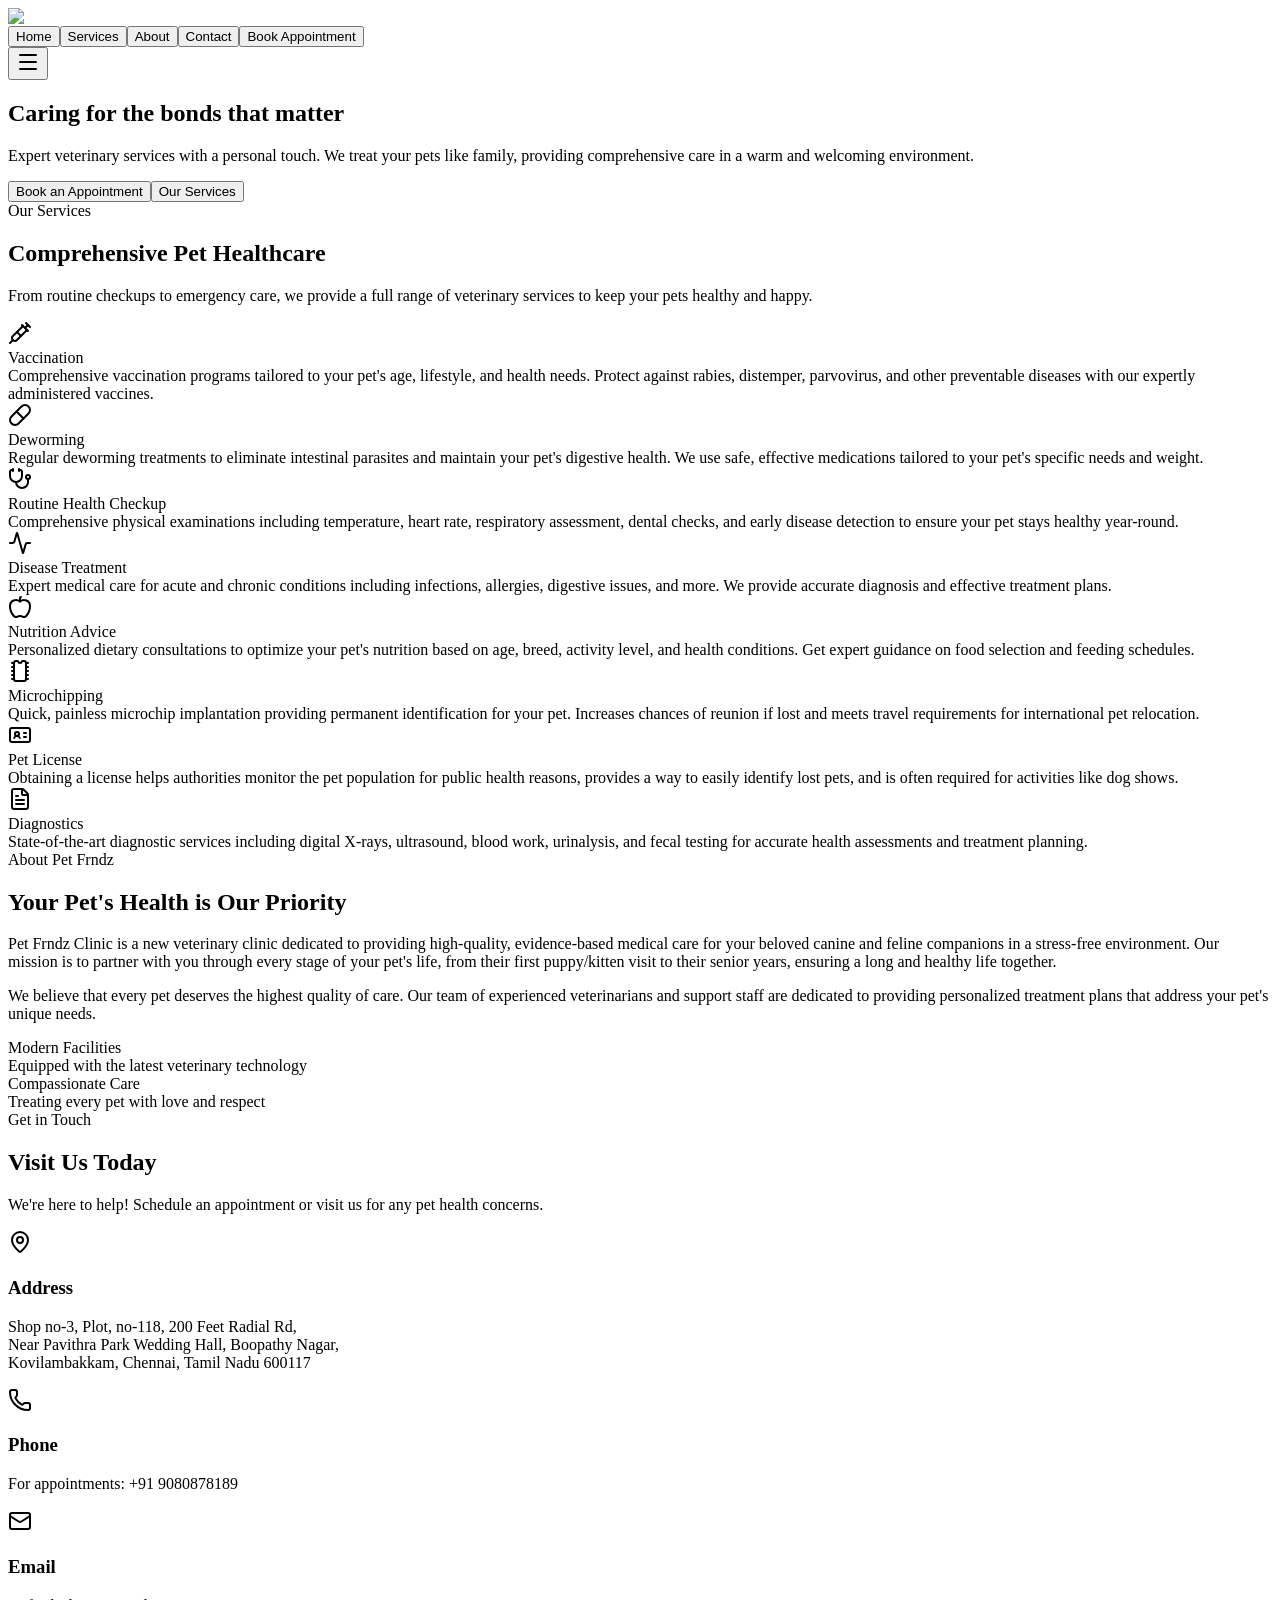
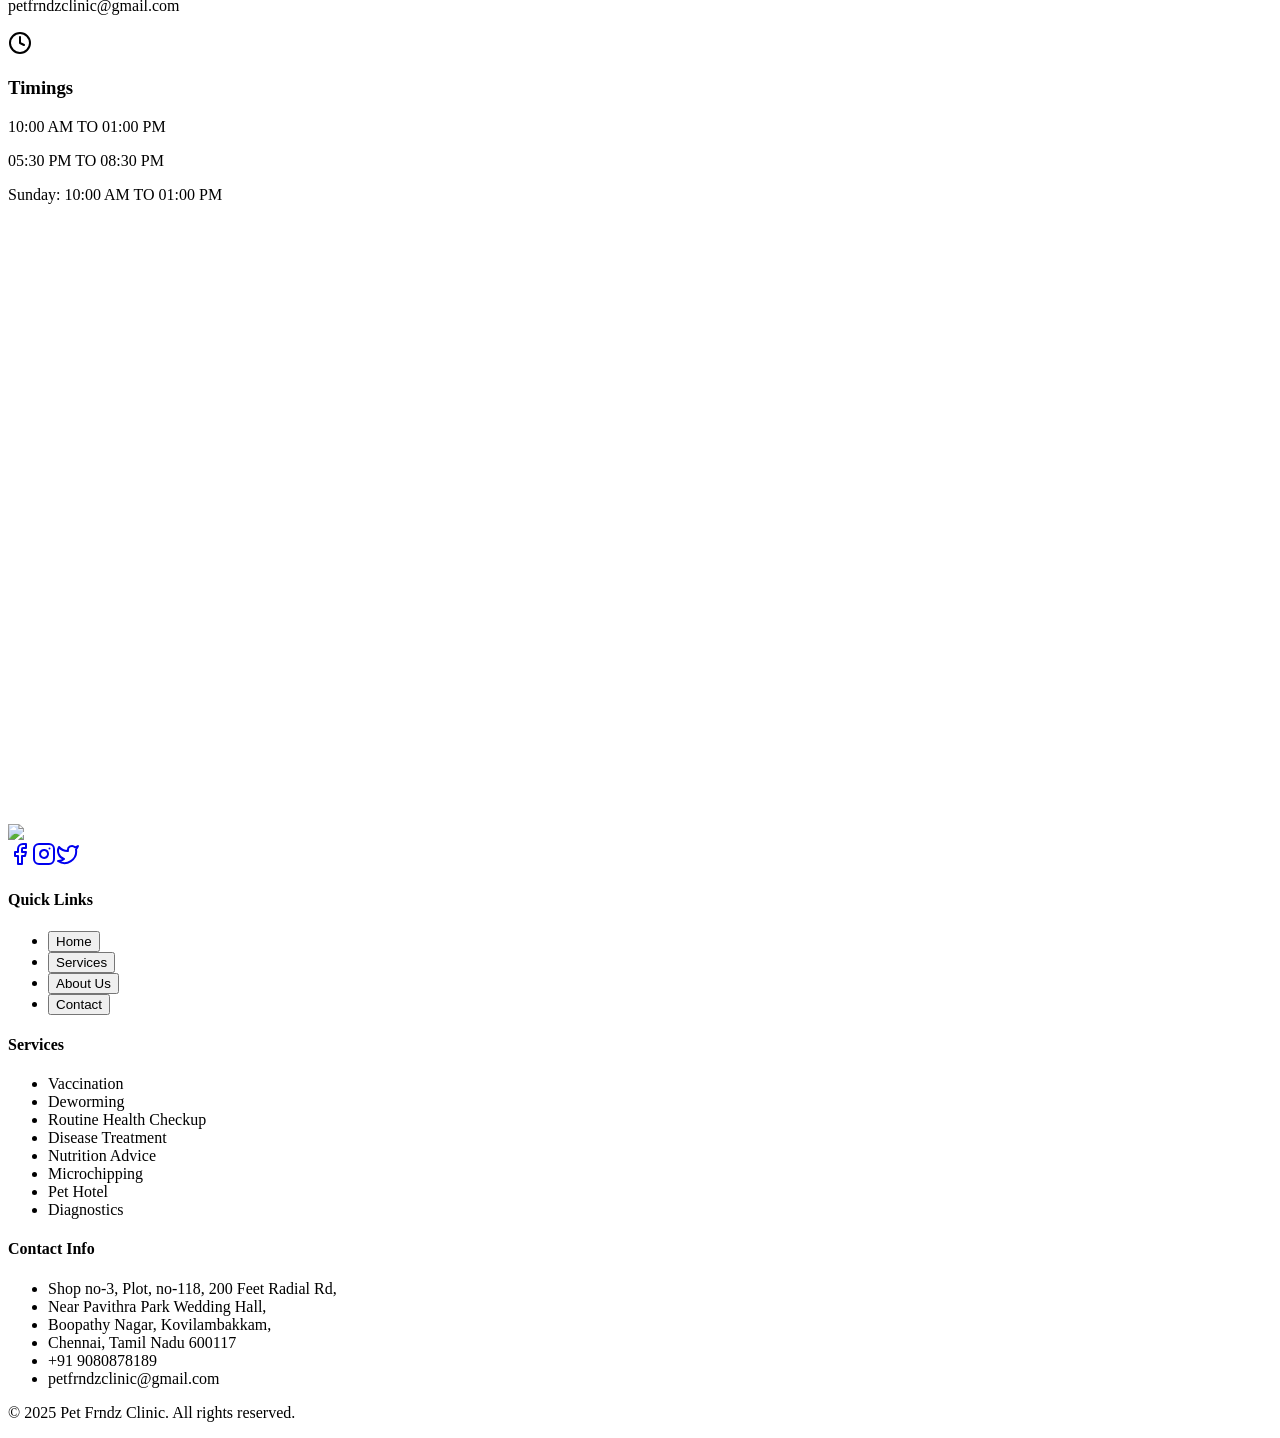
==== commit c3c0d2e0: "Update index.html" ====
--- a/index.html
+++ b/index.html
@@ -9,15 +9,15 @@
     <link rel="preload" as="image"
         imageSrcSet="/_next/image?url=%2Fimages%2Fdog_cat.png&amp;w=640&amp;q=75 640w, /_next/image?url=%2Fimages%2Fdog_cat.png&amp;w=750&amp;q=75 750w, /_next/image?url=%2Fimages%2Fdog_cat.png&amp;w=828&amp;q=75 828w, /_next/image?url=%2Fimages%2Fdog_cat.png&amp;w=1080&amp;q=75 1080w, /_next/image?url=%2Fimages%2Fdog_cat.png&amp;w=1200&amp;q=75 1200w, /_next/image?url=%2Fimages%2Fdog_cat.png&amp;w=1920&amp;q=75 1920w, /_next/image?url=%2Fimages%2Fdog_cat.png&amp;w=2048&amp;q=75 2048w, /_next/image?url=%2Fimages%2Fdog_cat.png&amp;w=3840&amp;q=75 3840w"
         imageSizes="100vw" />
-    <link rel="stylesheet" href="/_next/static/css/5b2ded8dc5c04ad4.css" data-precedence="next" />
+    <link rel="stylesheet" href="https://petfrndzclinic.com/_next/static/css/5b2ded8dc5c04ad4.css" data-precedence="next" />
     <link rel="preload" as="script" fetchPriority="low" href="/_next/static/chunks/webpack-7f168d1886c817f0.js" />
-    <script src="/_next/static/chunks/4bd1b696-c8bb8eec4230a1ea.js" async=""></script>
-    <script src="/_next/static/chunks/684-11b5b009672b8cb7.js" async=""></script>
-    <script src="/_next/static/chunks/main-app-a025dbcbf558d4ef.js" async=""></script>
-    <script src="/_next/static/chunks/app/layout-bc9f93b6cb8305da.js" async=""></script>
-    <script src="/_next/static/chunks/629-2649c1063cf7f136.js" async=""></script>
-    <script src="/_next/static/chunks/app/page-e81e04ac781c90c7.js" async=""></script>
-    <script src="/_next/static/chunks/app/global-error-a300275f2c13f5e8.js" async=""></script>
+    <script src="https://petfrndzclinic.com/_next/static/chunks/4bd1b696-c8bb8eec4230a1ea.js" async=""></script>
+    <script src="https://petfrndzclinic.com/_next/static/chunks/684-11b5b009672b8cb7.js" async=""></script>
+    <script src="https://petfrndzclinic.com/_next/static/chunks/main-app-a025dbcbf558d4ef.js" async=""></script>
+    <script src="https://petfrndzclinic.com/_next/static/chunks/app/layout-bc9f93b6cb8305da.js" async=""></script>
+    <script src="https://petfrndzclinic.com/_next/static/chunks/629-2649c1063cf7f136.js" async=""></script>
+    <script src="https://petfrndzclinic.com/_next/static/chunks/app/page-e81e04ac781c90c7.js" async=""></script>
+    <script src="https://petfrndzclinic.com/_next/static/chunks/app/global-error-a300275f2c13f5e8.js" async=""></script>
     <link rel="preload"
         href="https://slelguoygbfzlpylpxfs.supabase.co/storage/v1/object/public/scripts//route-messenger.js"
         as="script" />
@@ -38,7 +38,7 @@
                     <div class="flex items-center gap-3"><img alt="Pet Frndz Clinic Logo" width="180" height="60"
                             decoding="async" data-nimg="1" class="w-auto" style="color:transparent"
                             srcSet="/_next/image?url=%2Fimages%2Flogo.png&amp;w=256&amp;q=75 1x, /_next/image?url=%2Fimages%2Flogo.png&amp;w=384&amp;q=75 2x"
-                            src="/_next/image?url=%2Fimages%2Flogo.png&amp;w=384&amp;q=75" /></div>
+                            src="https://petfrndzclinic.com/_next/image?url=%2Fimages%2Flogo.png&amp;w=384&amp;q=75" /></div>
                     <div class="hidden md:flex items-center gap-6"><button
                             class="text-foreground hover:text-primary transition-colors font-medium">Home</button><button
                             class="text-foreground hover:text-primary transition-colors font-medium">Services</button><button
@@ -519,4 +519,4 @@
     <script>self.__next_f.push([1, "f:{\"metadata\":[[\"$\",\"title\",\"0\",{\"children\":\"Pet Frndz Clinic\"}],[\"$\",\"meta\",\"1\",{\"name\":\"description\",\"content\":\"Professional veterinary services for your beloved pets. Expert care, modern facilities, and a compassionate team dedicated to your pet's health and wellbeing.\"}],[\"$\",\"link\",\"2\",{\"rel\":\"icon\",\"href\":\"/favicon.ico\",\"type\":\"image/x-icon\",\"sizes\":\"658x306\"}]],\"error\":null,\"digest\":\"$undefined\"}\n17:{\"metadata\":\"$f:metadata\",\"error\":null,\"digest\":\"$undefined\"}\n"])</script>
 </body>
 
-</html>+</html>
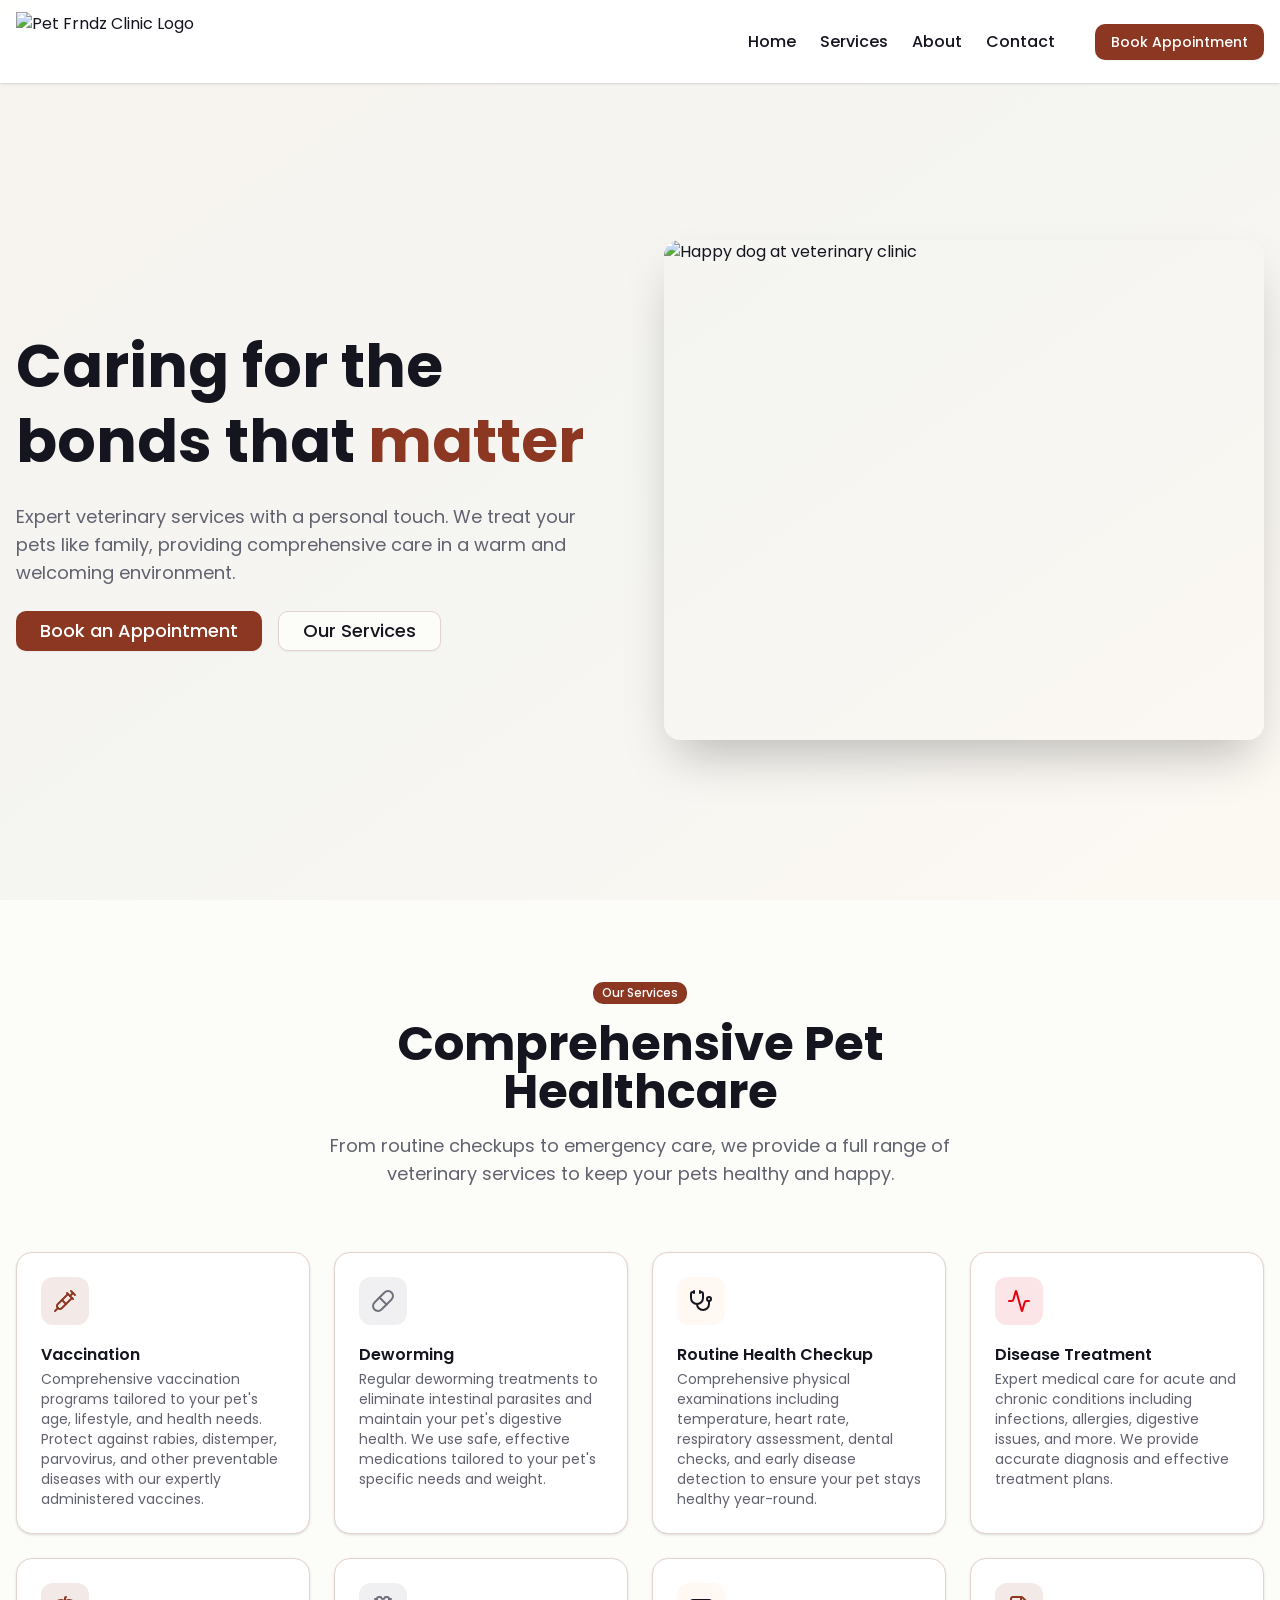
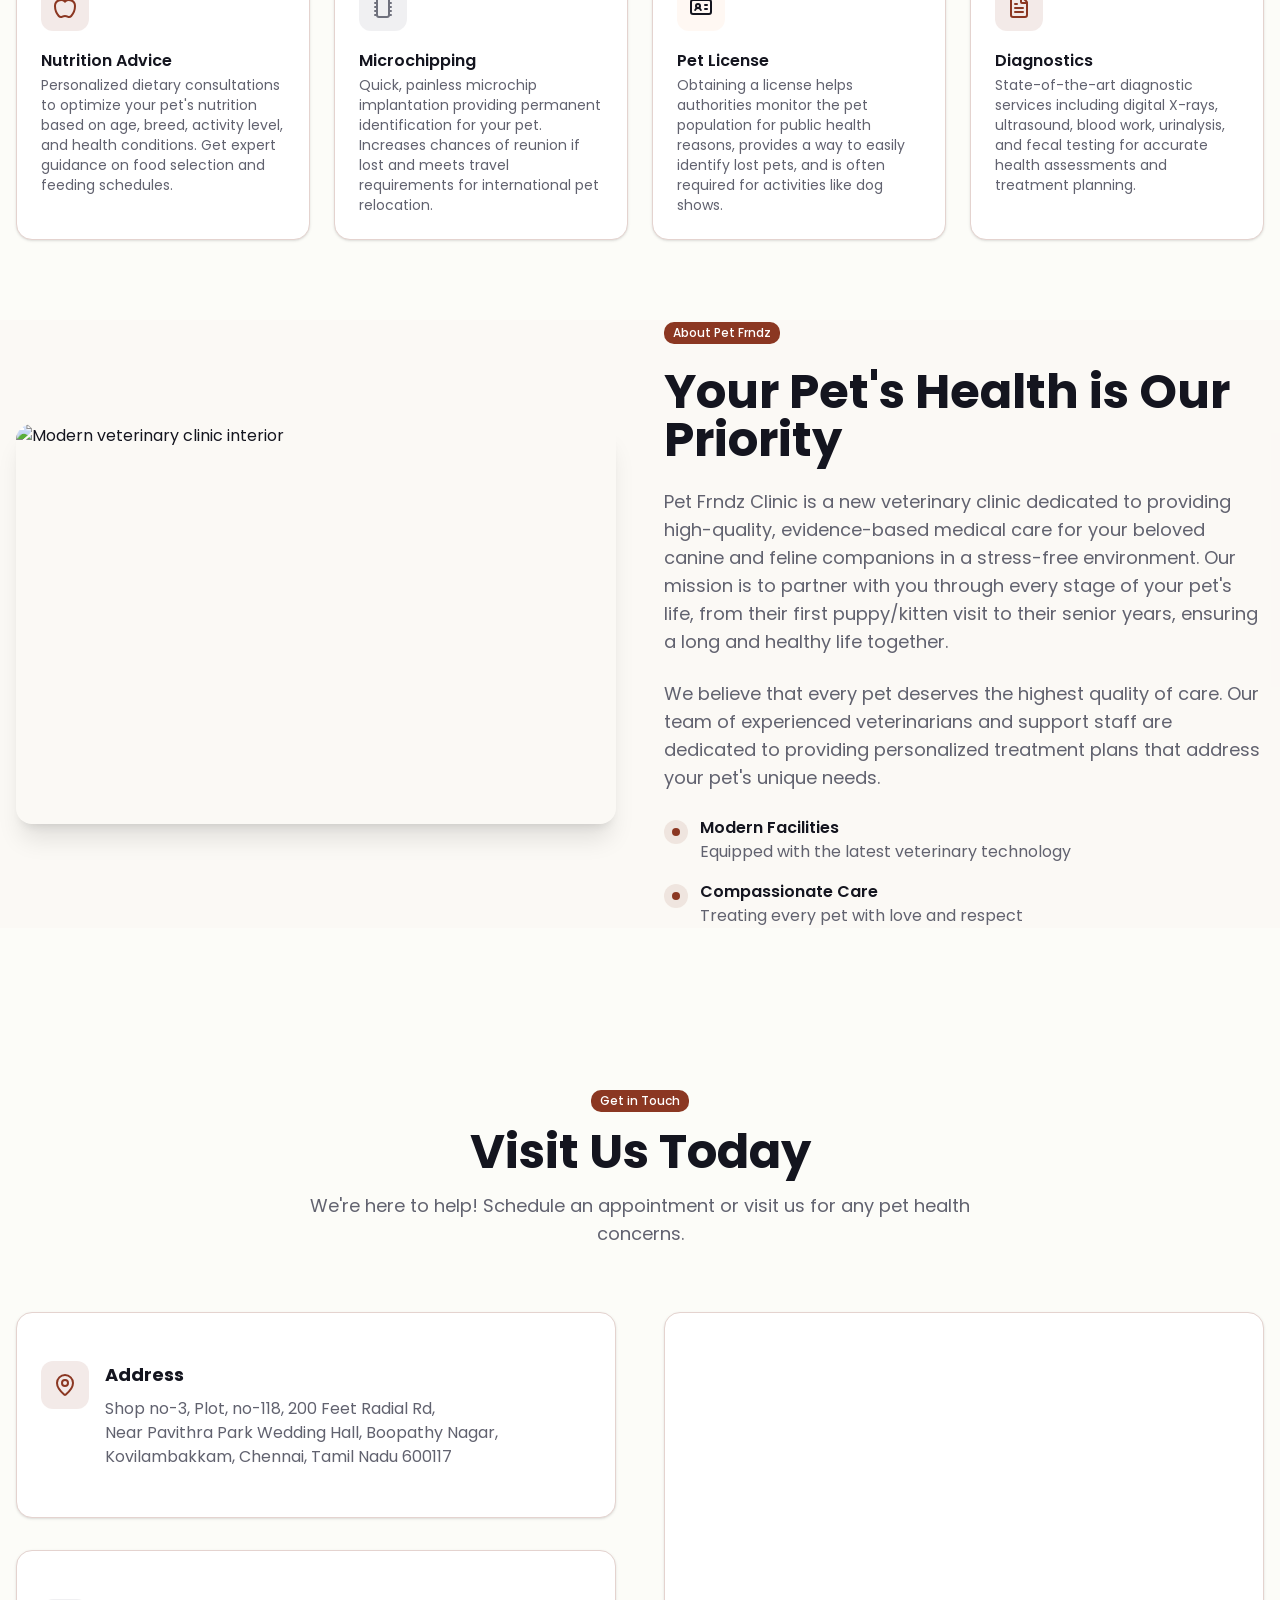
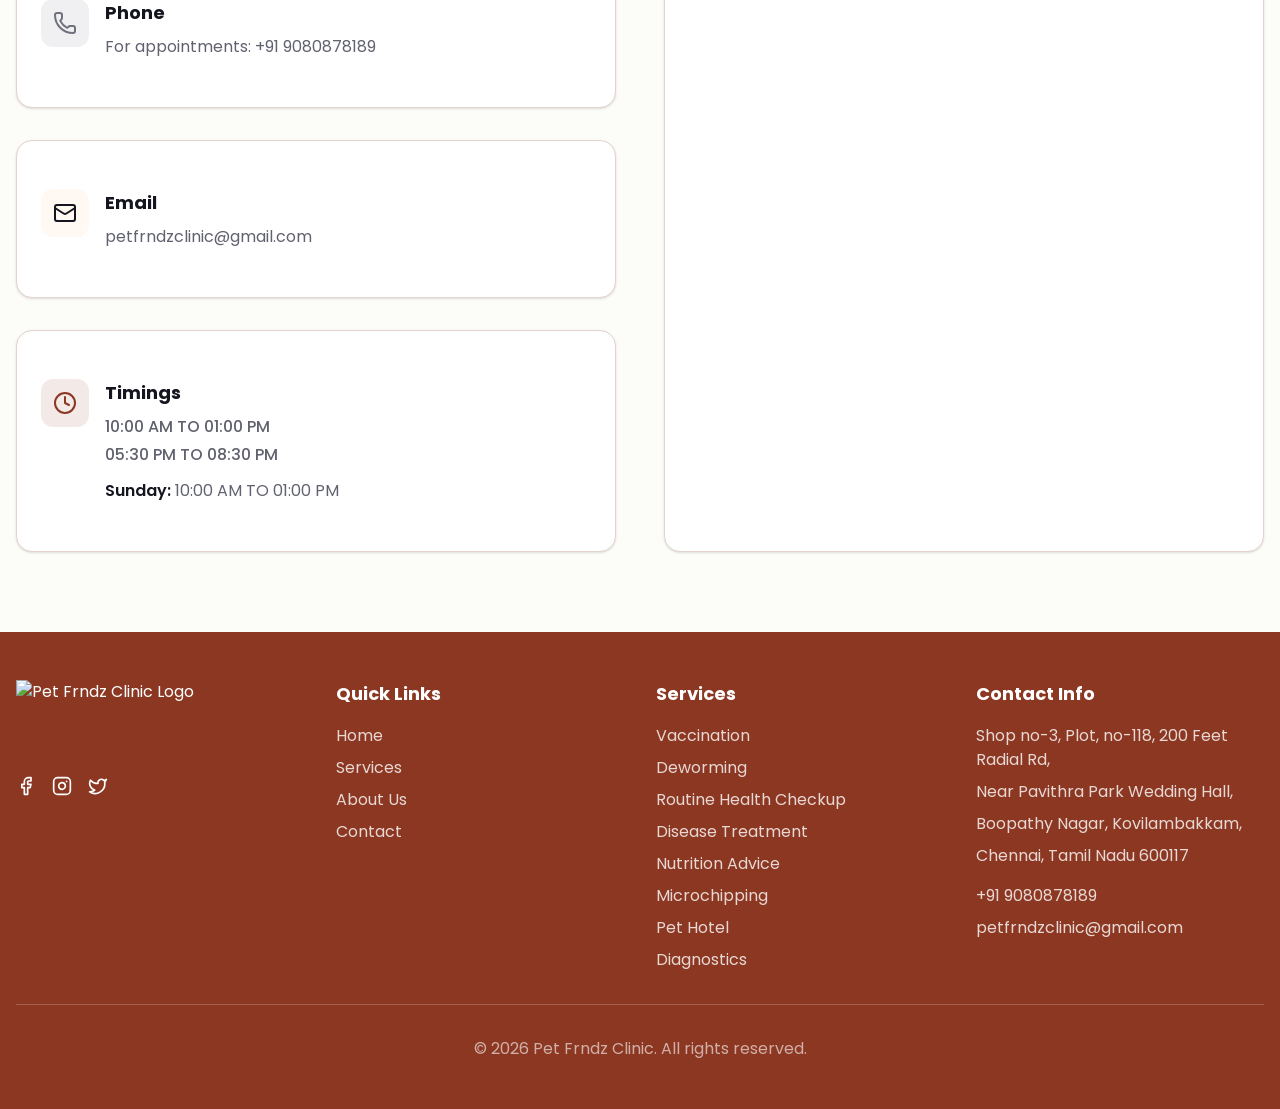
==== commit 5eea917f: "Update index.html" ====
--- a/index.html
+++ b/index.html
@@ -9,15 +9,15 @@
     <link rel="preload" as="image"
         imageSrcSet="/_next/image?url=%2Fimages%2Fdog_cat.png&amp;w=640&amp;q=75 640w, /_next/image?url=%2Fimages%2Fdog_cat.png&amp;w=750&amp;q=75 750w, /_next/image?url=%2Fimages%2Fdog_cat.png&amp;w=828&amp;q=75 828w, /_next/image?url=%2Fimages%2Fdog_cat.png&amp;w=1080&amp;q=75 1080w, /_next/image?url=%2Fimages%2Fdog_cat.png&amp;w=1200&amp;q=75 1200w, /_next/image?url=%2Fimages%2Fdog_cat.png&amp;w=1920&amp;q=75 1920w, /_next/image?url=%2Fimages%2Fdog_cat.png&amp;w=2048&amp;q=75 2048w, /_next/image?url=%2Fimages%2Fdog_cat.png&amp;w=3840&amp;q=75 3840w"
         imageSizes="100vw" />
-    <link rel="stylesheet" href="https://petfrndzclinic.com/_next/static/css/5b2ded8dc5c04ad4.css" data-precedence="next" />
+    <link rel="stylesheet" href="_next/static/css/5b2ded8dc5c04ad4.css" data-precedence="next" />
     <link rel="preload" as="script" fetchPriority="low" href="/_next/static/chunks/webpack-7f168d1886c817f0.js" />
-    <script src="https://petfrndzclinic.com/_next/static/chunks/4bd1b696-c8bb8eec4230a1ea.js" async=""></script>
-    <script src="https://petfrndzclinic.com/_next/static/chunks/684-11b5b009672b8cb7.js" async=""></script>
-    <script src="https://petfrndzclinic.com/_next/static/chunks/main-app-a025dbcbf558d4ef.js" async=""></script>
-    <script src="https://petfrndzclinic.com/_next/static/chunks/app/layout-bc9f93b6cb8305da.js" async=""></script>
-    <script src="https://petfrndzclinic.com/_next/static/chunks/629-2649c1063cf7f136.js" async=""></script>
-    <script src="https://petfrndzclinic.com/_next/static/chunks/app/page-e81e04ac781c90c7.js" async=""></script>
-    <script src="https://petfrndzclinic.com/_next/static/chunks/app/global-error-a300275f2c13f5e8.js" async=""></script>
+    <script src="_next/static/chunks/4bd1b696-c8bb8eec4230a1ea.js" async=""></script>
+    <script src="_next/static/chunks/684-11b5b009672b8cb7.js" async=""></script>
+    <script src="_next/static/chunks/main-app-a025dbcbf558d4ef.js" async=""></script>
+    <script src="_next/static/chunks/app/layout-bc9f93b6cb8305da.js" async=""></script>
+    <script src="_next/static/chunks/629-2649c1063cf7f136.js" async=""></script>
+    <script src="_next/static/chunks/app/page-e81e04ac781c90c7.js" async=""></script>
+    <script src="_next/static/chunks/app/global-error-a300275f2c13f5e8.js" async=""></script>
     <link rel="preload"
         href="https://slelguoygbfzlpylpxfs.supabase.co/storage/v1/object/public/scripts//route-messenger.js"
         as="script" />
@@ -38,7 +38,7 @@
                     <div class="flex items-center gap-3"><img alt="Pet Frndz Clinic Logo" width="180" height="60"
                             decoding="async" data-nimg="1" class="w-auto" style="color:transparent"
                             srcSet="/_next/image?url=%2Fimages%2Flogo.png&amp;w=256&amp;q=75 1x, /_next/image?url=%2Fimages%2Flogo.png&amp;w=384&amp;q=75 2x"
-                            src="https://petfrndzclinic.com/_next/image?url=%2Fimages%2Flogo.png&amp;w=384&amp;q=75" /></div>
+                            src="_next/image?url=%2Fimages%2Flogo.png&amp;w=384&amp;q=75" /></div>
                     <div class="hidden md:flex items-center gap-6"><button
                             class="text-foreground hover:text-primary transition-colors font-medium">Home</button><button
                             class="text-foreground hover:text-primary transition-colors font-medium">Services</button><button
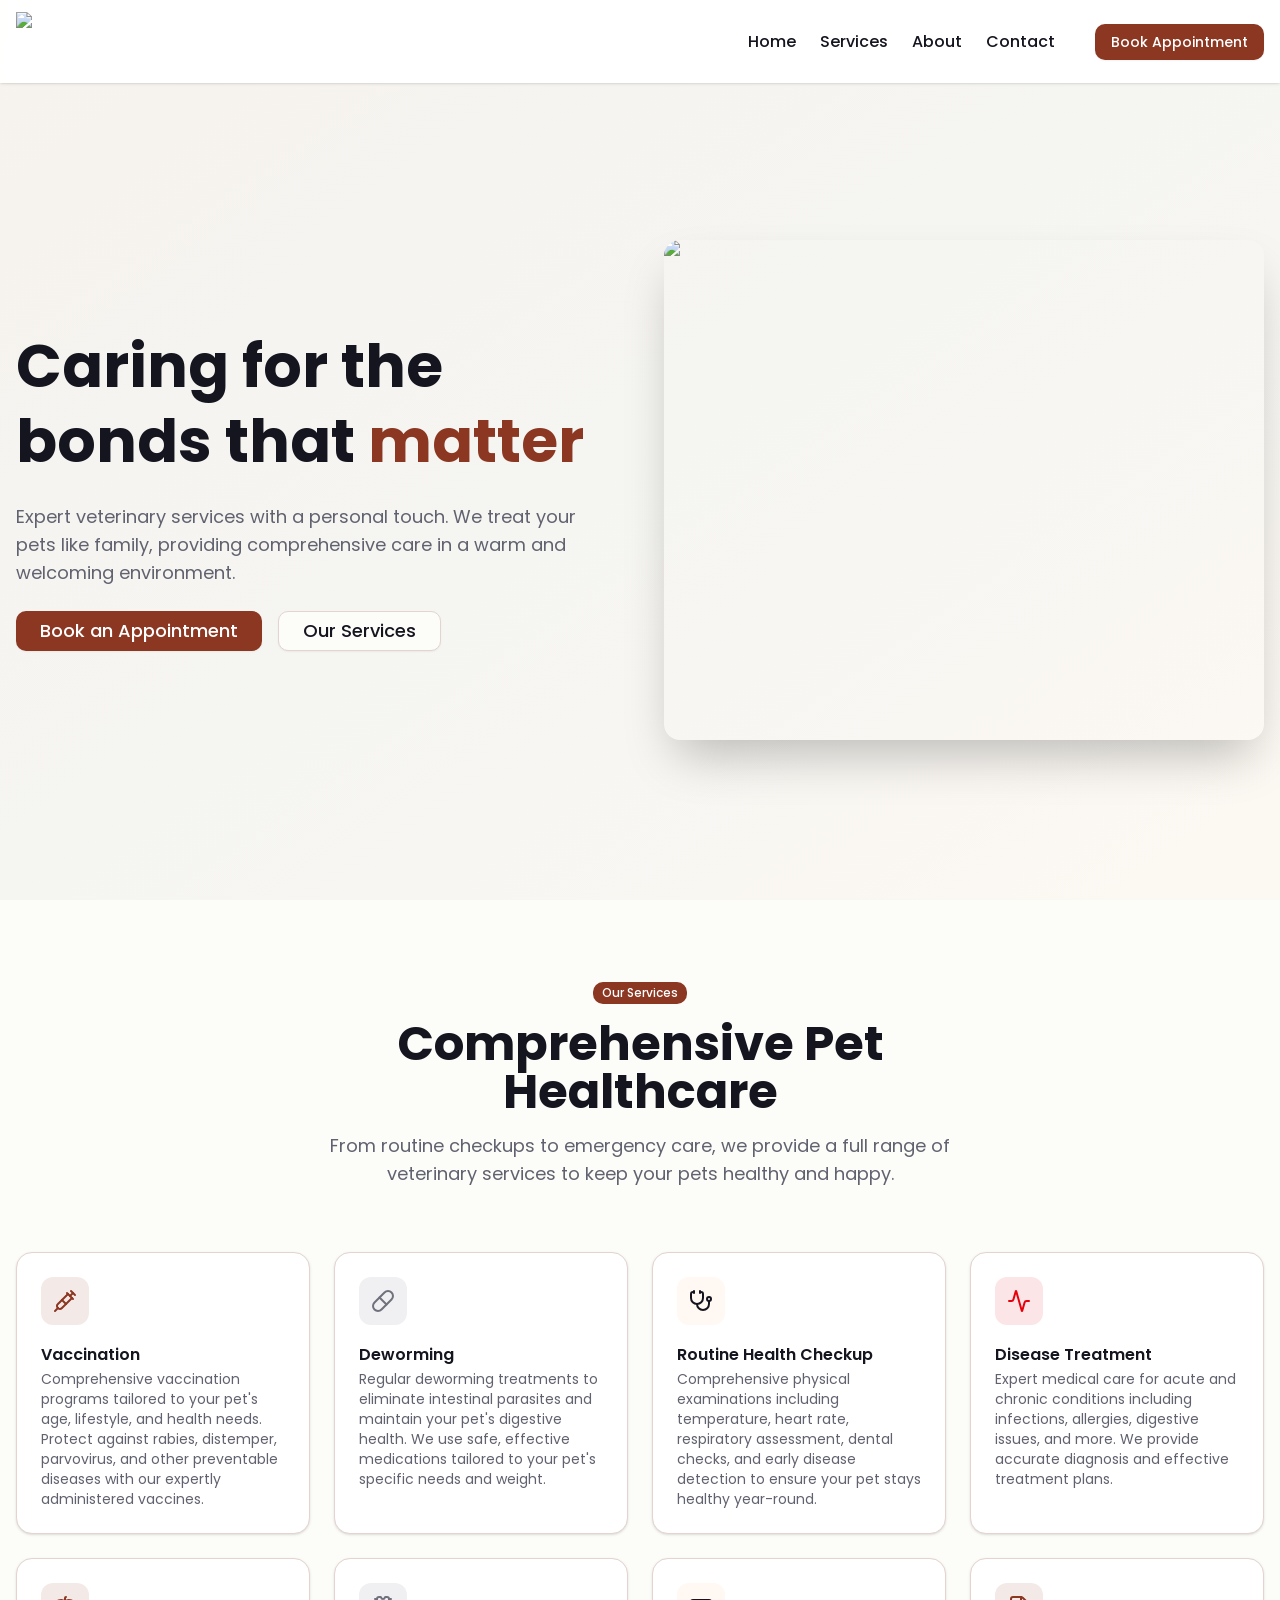
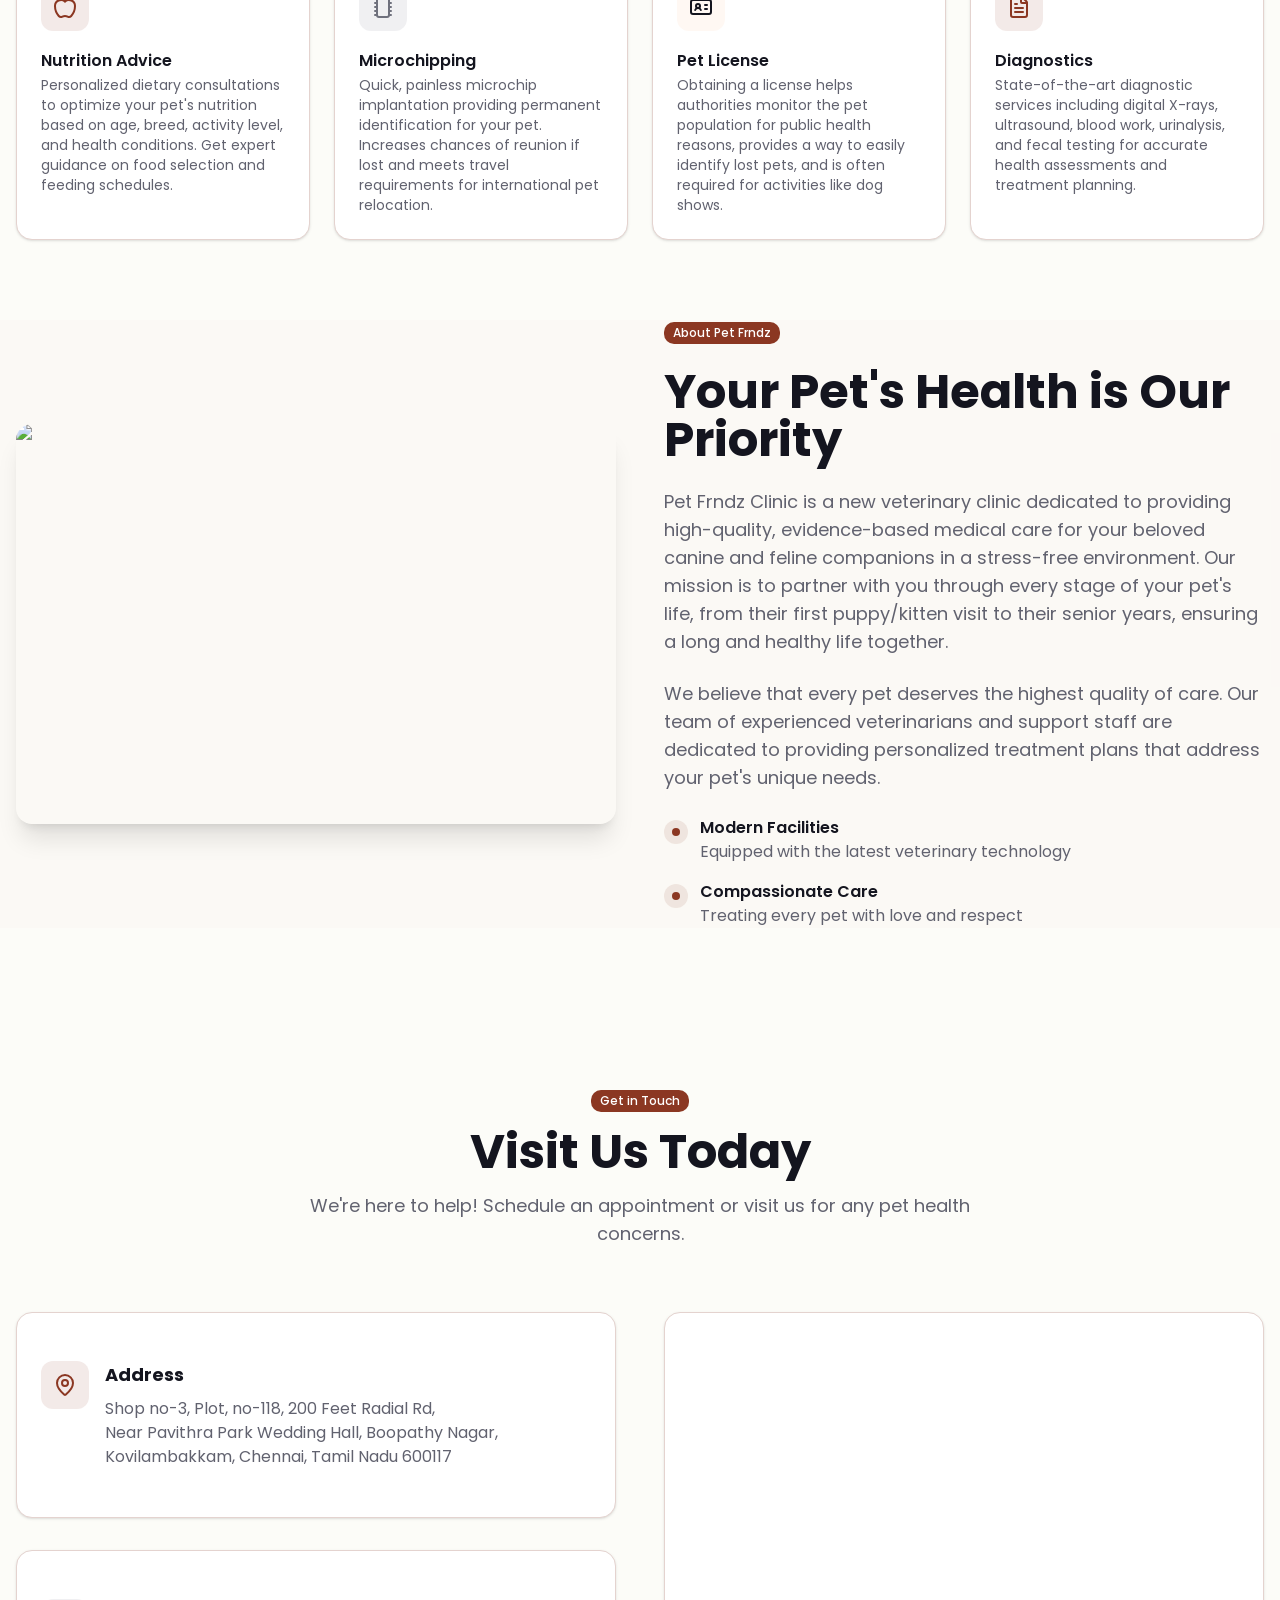
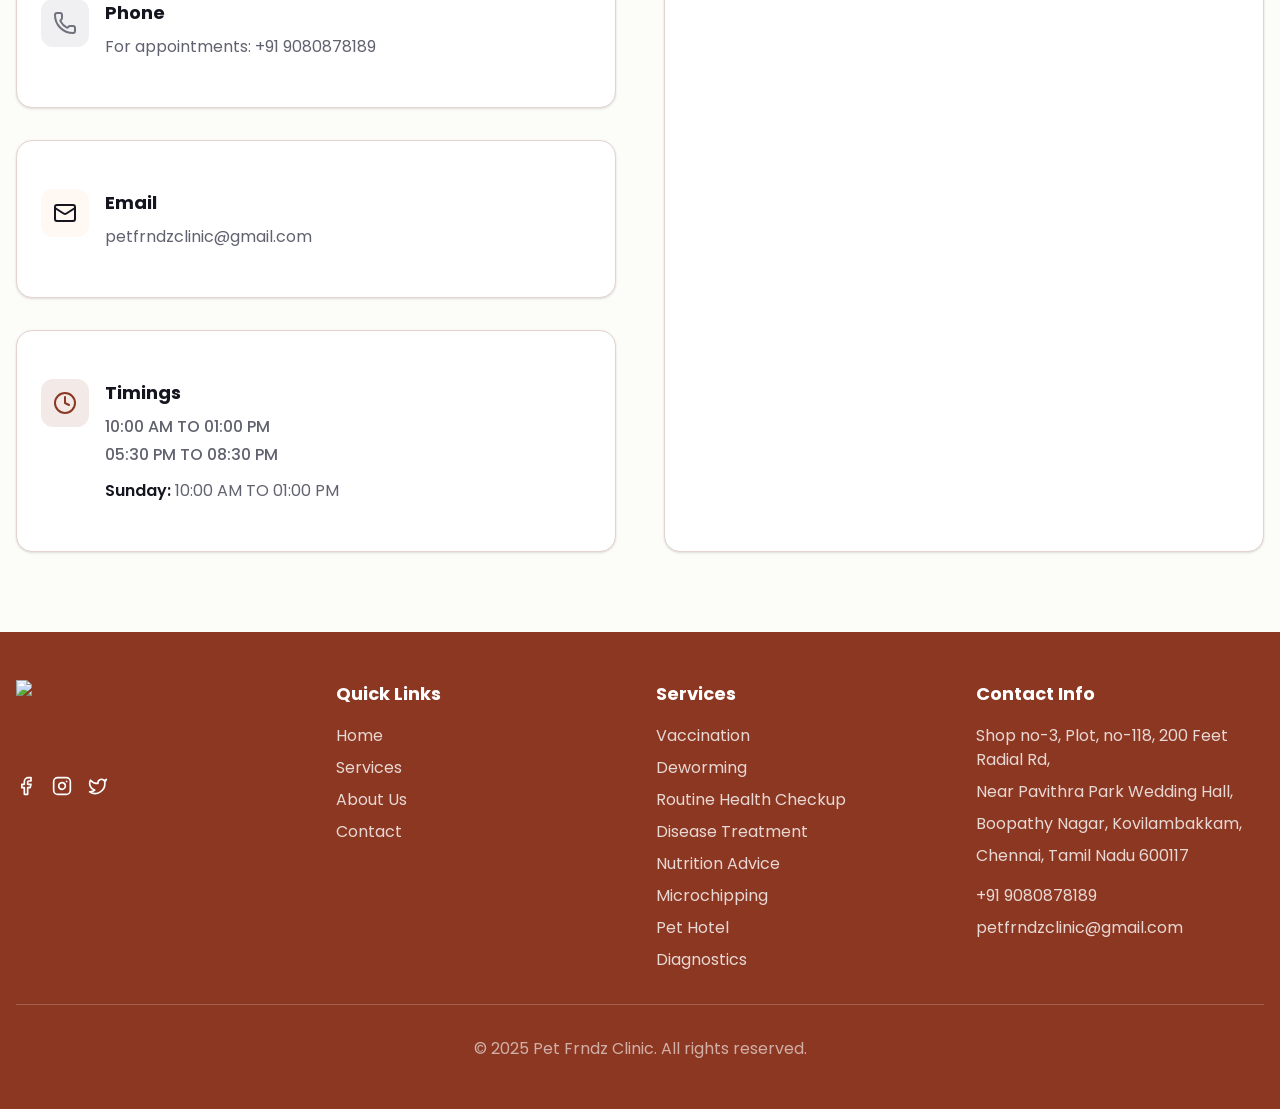
==== commit c081cd5f: "Update index.html" ====
--- a/index.html
+++ b/index.html
@@ -9,15 +9,15 @@
     <link rel="preload" as="image"
         imageSrcSet="/_next/image?url=%2Fimages%2Fdog_cat.png&amp;w=640&amp;q=75 640w, /_next/image?url=%2Fimages%2Fdog_cat.png&amp;w=750&amp;q=75 750w, /_next/image?url=%2Fimages%2Fdog_cat.png&amp;w=828&amp;q=75 828w, /_next/image?url=%2Fimages%2Fdog_cat.png&amp;w=1080&amp;q=75 1080w, /_next/image?url=%2Fimages%2Fdog_cat.png&amp;w=1200&amp;q=75 1200w, /_next/image?url=%2Fimages%2Fdog_cat.png&amp;w=1920&amp;q=75 1920w, /_next/image?url=%2Fimages%2Fdog_cat.png&amp;w=2048&amp;q=75 2048w, /_next/image?url=%2Fimages%2Fdog_cat.png&amp;w=3840&amp;q=75 3840w"
         imageSizes="100vw" />
-    <link rel="stylesheet" href="_next/static/css/5b2ded8dc5c04ad4.css" data-precedence="next" />
+    <link rel="stylesheet" href="_next/static/css/5b2ded8dc5c04ad4.css" />
     <link rel="preload" as="script" fetchPriority="low" href="/_next/static/chunks/webpack-7f168d1886c817f0.js" />
-    <script src="_next/static/chunks/4bd1b696-c8bb8eec4230a1ea.js" async=""></script>
-    <script src="_next/static/chunks/684-11b5b009672b8cb7.js" async=""></script>
-    <script src="_next/static/chunks/main-app-a025dbcbf558d4ef.js" async=""></script>
-    <script src="_next/static/chunks/app/layout-bc9f93b6cb8305da.js" async=""></script>
-    <script src="_next/static/chunks/629-2649c1063cf7f136.js" async=""></script>
-    <script src="_next/static/chunks/app/page-e81e04ac781c90c7.js" async=""></script>
-    <script src="_next/static/chunks/app/global-error-a300275f2c13f5e8.js" async=""></script>
+    <!--<script src="_next/static/chunks/4bd1b696-c8bb8eec4230a1ea.js""></script>
+    <script src="_next/static/chunks/684-11b5b009672b8cb7.js" ></script>
+    <script src="_next/static/chunks/main-app-a025dbcbf558d4ef.js" ></script>
+    <script src="_next/static/chunks/app/layout-bc9f93b6cb8305da.js" ></script>
+    <script src="_next/static/chunks/629-2649c1063cf7f136.js"></script>
+    <script src="_next/static/chunks/app/page-e81e04ac781c90c7.js" "></script>
+    <script src="_next/static/chunks/app/global-error-a300275f2c13f5e8.js" ></script>!-->
     <link rel="preload"
         href="https://slelguoygbfzlpylpxfs.supabase.co/storage/v1/object/public/scripts//route-messenger.js"
         as="script" />
@@ -38,7 +38,7 @@
                     <div class="flex items-center gap-3"><img alt="Pet Frndz Clinic Logo" width="180" height="60"
                             decoding="async" data-nimg="1" class="w-auto" style="color:transparent"
                             srcSet="/_next/image?url=%2Fimages%2Flogo.png&amp;w=256&amp;q=75 1x, /_next/image?url=%2Fimages%2Flogo.png&amp;w=384&amp;q=75 2x"
-                            src="_next/image?url=%2Fimages%2Flogo.png&amp;w=384&amp;q=75" /></div>
+                            src="images/logo.png" /></div>
                     <div class="hidden md:flex items-center gap-6"><button
                             class="text-foreground hover:text-primary transition-colors font-medium">Home</button><button
                             class="text-foreground hover:text-primary transition-colors font-medium">Services</button><button
@@ -78,7 +78,7 @@
                             style="position:absolute;height:100%;width:100%;left:0;top:0;right:0;bottom:0;color:transparent"
                             sizes="100vw"
                             srcSet="/_next/image?url=%2Fimages%2Fdog_cat.png&amp;w=640&amp;q=75 640w, /_next/image?url=%2Fimages%2Fdog_cat.png&amp;w=750&amp;q=75 750w, /_next/image?url=%2Fimages%2Fdog_cat.png&amp;w=828&amp;q=75 828w, /_next/image?url=%2Fimages%2Fdog_cat.png&amp;w=1080&amp;q=75 1080w, /_next/image?url=%2Fimages%2Fdog_cat.png&amp;w=1200&amp;q=75 1200w, /_next/image?url=%2Fimages%2Fdog_cat.png&amp;w=1920&amp;q=75 1920w, /_next/image?url=%2Fimages%2Fdog_cat.png&amp;w=2048&amp;q=75 2048w, /_next/image?url=%2Fimages%2Fdog_cat.png&amp;w=3840&amp;q=75 3840w"
-                            src="/_next/image?url=%2Fimages%2Fdog_cat.png&amp;w=3840&amp;q=75" /></div>
+                            src="images/dog_cat.png" /></div>
                 </div>
             </div>
         </section>
@@ -283,7 +283,7 @@
                             style="position:absolute;height:100%;width:100%;left:0;top:0;right:0;bottom:0;color:transparent"
                             sizes="100vw"
                             srcSet="/_next/image?url=%2Fimages%2Fbanner.jpg&amp;w=640&amp;q=75 640w, /_next/image?url=%2Fimages%2Fbanner.jpg&amp;w=750&amp;q=75 750w, /_next/image?url=%2Fimages%2Fbanner.jpg&amp;w=828&amp;q=75 828w, /_next/image?url=%2Fimages%2Fbanner.jpg&amp;w=1080&amp;q=75 1080w, /_next/image?url=%2Fimages%2Fbanner.jpg&amp;w=1200&amp;q=75 1200w, /_next/image?url=%2Fimages%2Fbanner.jpg&amp;w=1920&amp;q=75 1920w, /_next/image?url=%2Fimages%2Fbanner.jpg&amp;w=2048&amp;q=75 2048w, /_next/image?url=%2Fimages%2Fbanner.jpg&amp;w=3840&amp;q=75 3840w"
-                            src="/_next/image?url=%2Fimages%2Fbanner.jpg&amp;w=3840&amp;q=75" /></div>
+                            src="images/banner.jpg" /></div>
                     <div class="space-y-6"><span data-slot="badge"
                             class="inline-flex items-center justify-center rounded-md border px-2 py-0.5 text-xs font-medium w-fit whitespace-nowrap shrink-0 [&amp;&gt;svg]:size-3 gap-1 [&amp;&gt;svg]:pointer-events-none focus-visible:border-ring focus-visible:ring-ring/50 focus-visible:ring-[3px] aria-invalid:ring-destructive/20 dark:aria-invalid:ring-destructive/40 aria-invalid:border-destructive transition-[color,box-shadow] overflow-hidden border-transparent bg-primary text-primary-foreground [a&amp;]:hover:bg-primary/90">About
                             Pet Frndz</span>
